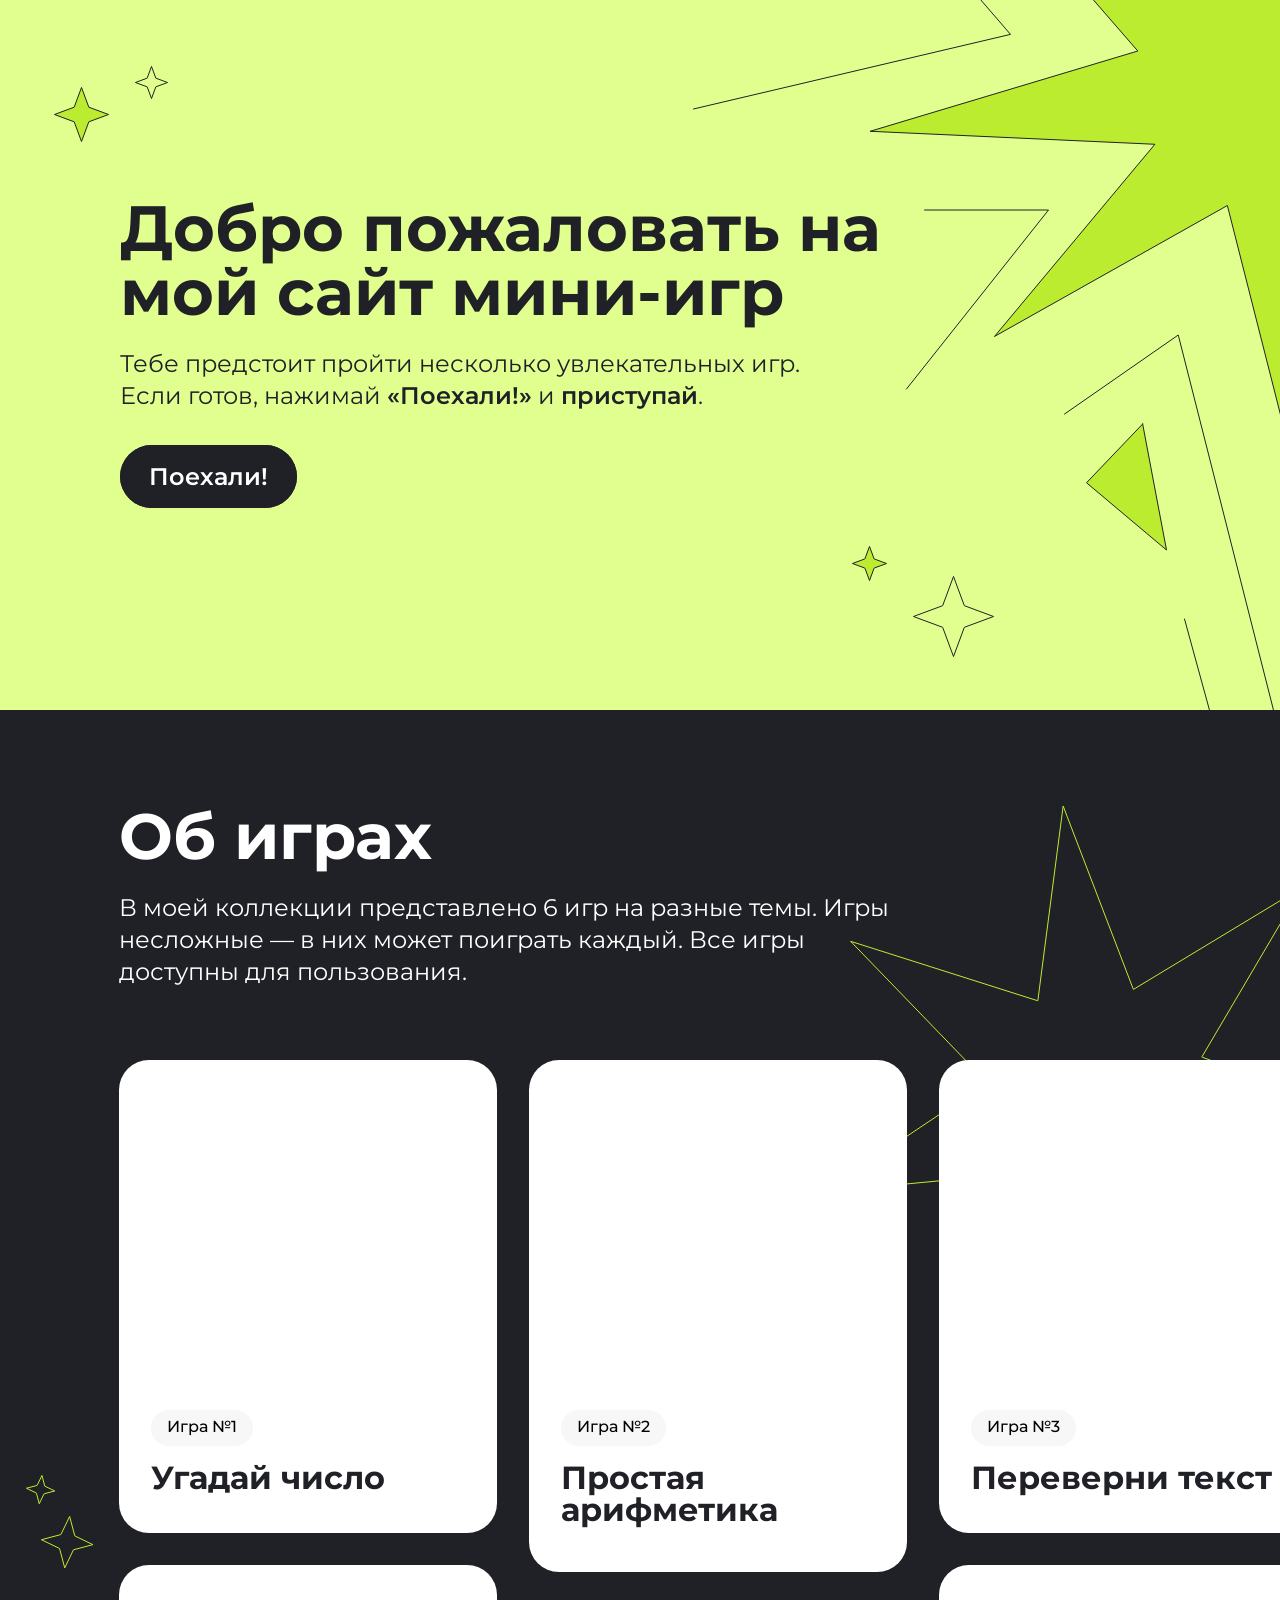
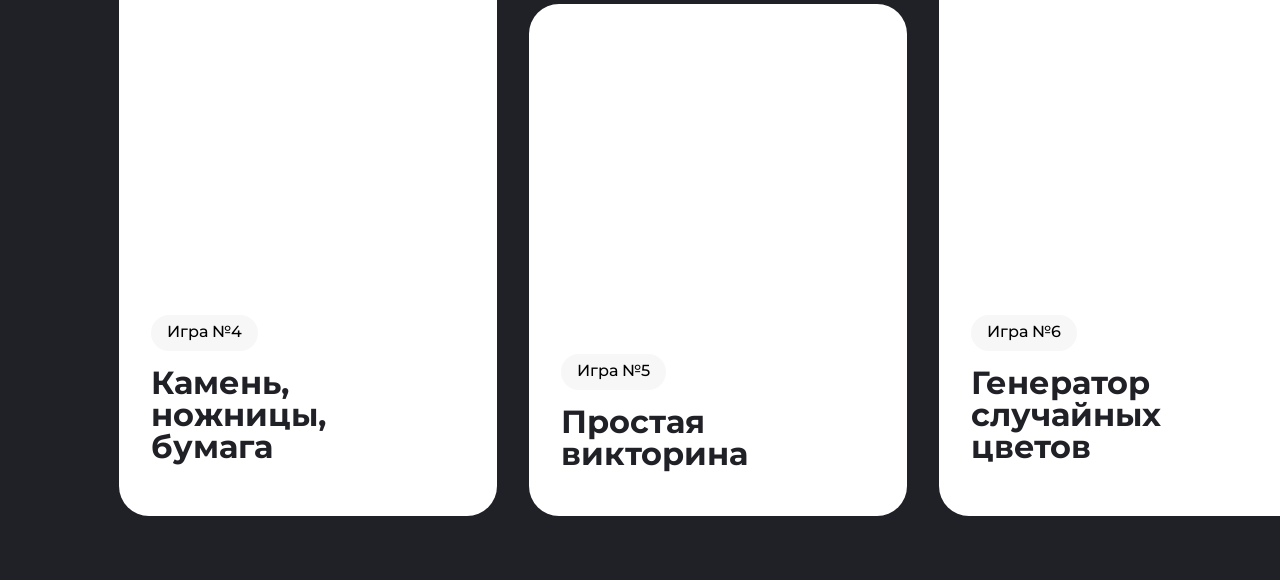
==== index.html @ ea504311 "сделал 2ую домашку" ====
<!DOCTYPE html>
<html lang="en">
<head>
    <meta charset="UTF-8">
    <meta name="viewport" content="width=device-width, initial-scale=1.0">
    <title>Document</title>
    <link rel="stylesheet" href="style.css">
    <link rel="preconnect" href="https://fonts.googleapis.com">
    <link rel="preconnect" href="https://fonts.gstatic.com" crossorigin>
    <link href="https://fonts.googleapis.com/css2?family=Montserrat:ital,wght@0,100..900;1,100..900&family=Poppins:ital,wght@0,100;0,200;0,300;0,400;0,500;0,600;0,700;0,800;0,900;1,100;1,200;1,300;1,400;1,500;1,600;1,700;1,800;1,900&display=swap" rel="stylesheet">
</head>
<body>
    <header class="header">
        <div class="header__container">
            <h1 class="header__title">Добро пожаловать на мой сайт мини-игр</h1>
            <p class="header__subtitle">Тебе предстоит пройти несколько увлекательных игр. Если готов, нажимай <span class="header__highlight">«Поехали!»</span> и <span class="header__highlight">приступай</span>.</p>
            <a href="#about" class="header__button">Поехали!</a>    
        </div>
    </header>
    <section id="about" class="about">
        <div class="about__container">
            <h2 class="about__title">Об играх</h2>
            <p class="about__subtitle">В моей коллекции представлено 6 игр на разные темы. Игры несложные — в них может поиграть каждый. Все игры доступны для пользования.</p>
        </div>
        <div class="games">
            <a href="#" class="games__card games__card_size-medium">
                <picture>
                    <source srcset="img/game1s.jpg" media="(max-width: 767px)">
                    <img src="img/game1.jpg" alt="Игра 1" class="games__image">
                </picture>
                <h3 class="games__title">Игра №1</h3>
                <p class="games__comment">Угадай число</p>
                <p class="games__description">Попробуй угадать случайное число от 1 до 100.</p>
                <span class="games__button">Играть!</span>
            </a>
            <a href="#" class="games__card games__card_size-large">
                <picture>
                    <source srcset="img/game2s.jpg" media="(max-width: 767px)">
                    <img src="img/game2.jpg" alt="Игра 2" class="games__image">
                </picture>
                <h3 class="games__title">Игра №2</h3>
                <p class="games__comment">Простая арифметика</p>
                <p class="games__description">Попробуй решить простые арифметические задачи.</p>
                <span class="games__button">Играть!</span>
            </a>
            <a href="#" class="games__card games__card_size-medium">
                <picture>
                    <source srcset="img/game3s.jpg" media="(max-width: 767px)">
                    <img src="img/game3.jpg" alt="Игра 3" class="games__image">
                </picture>
                <h3 class="games__title">Игра №3</h3>
                <p class="games__comment">Переверни <br class="games__comment-break">текст</p>
                <p class="games__description">Попробуй ввести текст, который будет перевернут.</p>
                <span class="games__button">Играть!</span>
            </a>
            <a href="#" class="games__card games__card_size-extra-large">
                <picture>
                    <source srcset="img/game4s.jpg" media="(max-width: 767px)">
                    <img src="img/game4.jpg" alt="Игра 4" class="games__image">
                </picture>
                <h3 class="games__title">Игра №4</h3>
                <p class="games__comment">Камень, ножницы,<br>бумага</p>
                <p class="games__description">Сыграй в популярную игру против компьютера.</p>
                <span class="games__button">Играть!</span>
            </a>
            <a href="#" class="games__card games__card_size-large">
                <picture>
                    <source srcset="img/game5s.jpg" media="(max-width: 767px)">
                    <img src="img/game5.jpg" alt="Игра 5" class="games__image">
                </picture>
                <h3 class="games__title">Игра №5</h3>
                <p class="games__comment">Простая викторина</p>
                <p class="games__description">Отвечай на вопросы викторины<br>с вариантами ответов.</p>
                <span class="games__button">Играть!</span>
            </a>
            <a href="#" class="games__card games__card_size-extra-large">
                <picture>
                    <source srcset="img/game6s.jpg" media="(max-width: 767px)">
                    <img src="img/game6.jpg" alt="Игра 6" class="games__image">
                </picture> 
                <h3 class="games__title">Игра №6</h3>
                <p class="games__comment">Генератор случайных цветов</p>
                <p class="games__description">Игра, в которой при клике<br>на кнопку фон страницы меняется на случайный.</p>
                <span class="games__button">Играть!</span>
            </a>
        </div>
    </section>
</body>
</html>
---- style.css ----
@charset "UTF-8";
* {
  margin: 0;
  padding: 0;
  box-sizing: border-box;
  font-family: "Montserrat";
}

body, a, button, input, textarea, select {
  font-family: "Montserrat";
}

.header {
  background-color: #E1FF8F;
  height: 710px;
  background-image: url("img/star-big.svg"), url("img/star-left.svg"), url("img/star-mid-left.svg"), url("img/star-mid.svg"), url("img/star-right.svg");
  background-repeat: no-repeat;
  background-position: right 0% center, left 4.3% top 13.2%, left 10.8% top 9.7%, right 31.5% bottom 19%, right 23.8% bottom 8.3%;
}
.header__title {
  max-width: 769px;
  padding-top: 196px;
  margin-left: 120px;
  font-weight: 700;
  font-style: Bold;
  font-size: 64px;
  line-height: 100%;
  letter-spacing: 0px;
  padding-bottom: 24px;
  color: #202027;
}
.header__subtitle {
  margin-left: 120px;
  font-weight: 400;
  font-size: 24px;
  line-height: 32px;
  letter-spacing: 0px;
  vertical-align: middle;
  max-width: 720px;
  margin-bottom: 48px;
  color: #202027;
}
.header__highlight {
  font-weight: 600;
}
.header__button {
  margin-left: 120px;
  width: 247px;
  height: 66px;
  background-color: #202027;
  color: #ffffff;
  border: 1px solid #202027;
  border-radius: 60px;
  padding: 16px 28px;
  font-size: 24px;
  font-weight: 600;
  font-style: "SemiBold";
  line-height: 142%;
  letter-spacing: 0%;
  text-align: center;
  text-decoration: none;
  gap: 10px;
}
.header__button:hover {
  background-color: #ffffff;
  color: #000000;
  border-color: #000000;
}

.about {
  background-color: #202027;
  height: 1470px;
  background-image: url("img/blackstar-right.svg"), url("img/blackstar-mid.svg"), url("img/blackstar-left.svg");
  background-repeat: no-repeat;
  background-position: right 0px top 10.4%, left 40px top 56.9%, left 25px top 53.1%;
}
.about__title {
  padding-top: 94px;
  margin-left: 119px;
  margin-bottom: 24px;
  color: #FFFFFF;
  font-weight: 700;
  font-style: Bold;
  font-size: 64px;
  line-height: 100%;
  letter-spacing: 0px;
  vertical-align: middle;
}
.about__subtitle {
  color: #FFFFFF;
  max-width: 788px;
  margin-left: 119px;
  font-weight: 400;
  font-style: "Regular";
  font-size: 24px;
  line-height: 32px;
  letter-spacing: 0px;
  vertical-align: middle;
  margin-bottom: 72px;
}

.games {
  display: grid;
  grid-template-columns: repeat(3, 378px);
  gap: 32px;
  margin-left: 119px;
  align-items: start;
}
.games__card {
  display: flex;
  flex-direction: column;
  width: 100%;
  background-color: #ffffff;
  text-decoration: none;
  color: inherit;
  border-radius: 30px;
}
.games__card_size-large {
  height: 512px;
}
.games__card_size-medium {
  height: 473px;
}
.games__card_size-extra-large {
  height: 551px;
}
.games__card:nth-child(4) {
  grid-column: 1;
  grid-row: 2;
  margin-top: -39px;
}
.games__card:nth-child(6) {
  grid-column: 3;
  grid-row: 2;
  margin-top: -39px;
}
.games__card {
  transition: transform 0.3s ease;
}
.games__card:hover {
  transform: scale(1.07);
}
.games__image {
  width: 100%;
  height: 314px;
  -o-object-fit: cover;
     object-fit: cover;
  border-radius: 30px;
}
.games__title {
  font-weight: 500;
  font-style: Medium;
  font-size: 16px;
  line-height: 110%;
  letter-spacing: 0px;
  vertical-align: bottom;
  margin-left: 32px;
  background-color: #F7F7F7;
  width: -moz-max-content;
  width: max-content;
  padding-top: 8px;
  padding-right: 16px;
  padding-bottom: 10px;
  padding-left: 16px;
  border-radius: 52.58px;
  margin-top: 32px;
  margin-bottom: 16px;
}
.games__comment {
  color: #202027;
  width: 314px;
  font-weight: 700;
  font-style: Bold;
  font-size: 32px;
  line-height: 100%;
  letter-spacing: 0px;
  vertical-align: middle;
  margin-left: 32px;
}
.games__comment-break {
  display: none;
}
.games__description {
  display: none;
}
.games__button {
  display: none;
}

@media (max-width: 767px) {
  .header {
    background-image: url("img/mobstar-left.svg"), url("img/mobstar-midleft.svg"), url("img/mobstar-midright.svg"), url("img/mobstar-right.svg"), url("img/mobstar-big.svg");
    background-repeat: no-repeat;
    background-position: left 37px top 97px, left 91px top 64px, right 86px top 557px, right 34px top 580px, right 0px top 0px;
    height: 649px;
  }
  .header__title {
    font-size: 40px;
    width: 262px;
    text-align: center;
    margin-left: 57px;
    font-size: 40px;
    line-height: 100%;
    letter-spacing: 0px;
    vertical-align: middle;
  }
  .header__subtitle {
    width: 296px;
    margin-left: 40px;
    font-weight: 400;
    font-size: 16px;
    line-height: 100%;
    letter-spacing: 0px;
    text-align: center;
    vertical-align: middle;
  }
  .header__button {
    margin-left: 40px;
    display: flex;
    width: 285px;
    height: 55px;
    font-weight: 600;
    font-size: 16px;
    line-height: 142%;
    letter-spacing: 0%;
    text-align: center;
    padding-left: 100px;
  }
  .about {
    background-image: none !important;
    height: 3740px;
  }
  .about__title {
    font-size: 0 !important;
    padding-top: 48.4px;
    margin-bottom: 48px;
    margin-left: 16px;
  }
  .about__title::after {
    content: "Мини-игры";
    font-size: 40px;
    color: #FFFFFF;
    font-weight: 700;
    font-style: Bold;
    line-height: 100%;
    letter-spacing: 0px;
    vertical-align: middle;
  }
  .about__subtitle {
    display: none;
  }
  .games {
    display: flex;
    flex-direction: column;
    align-items: flex-start;
    margin-left: 16px;
    gap: 24px;
    margin-bottom: 9.9px;
  }
  .games__card {
    display: flex;
    flex-direction: column;
    width: 343px;
    background-color: #ffffff;
    border-radius: 30px;
    text-decoration: none;
    color: inherit;
    overflow: hidden;
    grid-column: auto !important;
    grid-row: auto !important;
  }
  .games__card:nth-child(4) {
    margin-top: 0 !important;
  }
  .games__card:nth-child(6) {
    margin-top: 0 !important;
  }
  .games__card:nth-child(1) {
    height: 528.6px;
  }
  .games__card:nth-child(2) {
    height: 567.6px;
  }
  .games__card:nth-child(3) {
    height: 567.6px;
  }
  .games__card:nth-child(4) {
    height: 606.6px;
  }
  .games__card:nth-child(5) {
    height: 567.6px;
  }
  .games__card:nth-child(6) {
    height: 626.6px;
  }
  .games__card:hover {
    transform: none !important;
  }
  .games__image {
    width: 100%;
    -o-object-fit: cover;
       object-fit: cover;
    height: 285px;
  }
  .games__title {
    display: none;
  }
  .games__comment-break {
    display: inline !important;
  }
  .games__comment {
    font-weight: 700;
    font-style: Bold;
    font-size: 32px;
    line-height: 100%;
    letter-spacing: 0px;
    vertical-align: middle;
    margin-top: 31px;
    margin-bottom: 17px;
  }
  .games__description {
    display: block !important;
    font-weight: 400;
    font-size: 16px;
    line-height: 100%;
    letter-spacing: 0px;
  }
  .games__description:nth-child(1) {
    width: 249.2px;
  }
  .games__description:nth-child(2) {
    width: 233px;
  }
  .games__description:nth-child(3) {
    width: 275px;
  }
  .games__description:nth-child(4), .games__description:nth-child(5), .games__description:nth-child(6) {
    width: 285px;
  }
  .games__description {
    margin-left: 29px;
    margin-bottom: 32px;
  }
  .games__button {
    box-sizing: border-box;
    display: block;
    background-color: #202027;
    width: 285px;
    height: 55px;
    opacity: 1;
    border-radius: 60px;
    padding: 16px 28px;
    border: 1px solid #202027;
    color: #FFFFFF;
    font-weight: 600;
    font-size: 16px;
    line-height: 142%;
    letter-spacing: 0%;
    text-align: center;
    margin-left: 29px;
  }
  .games__button:hover {
    background-color: #ffffff;
    color: #000000;
    border-color: #000000;
  }
}/*# sourceMappingURL=style.css.map */
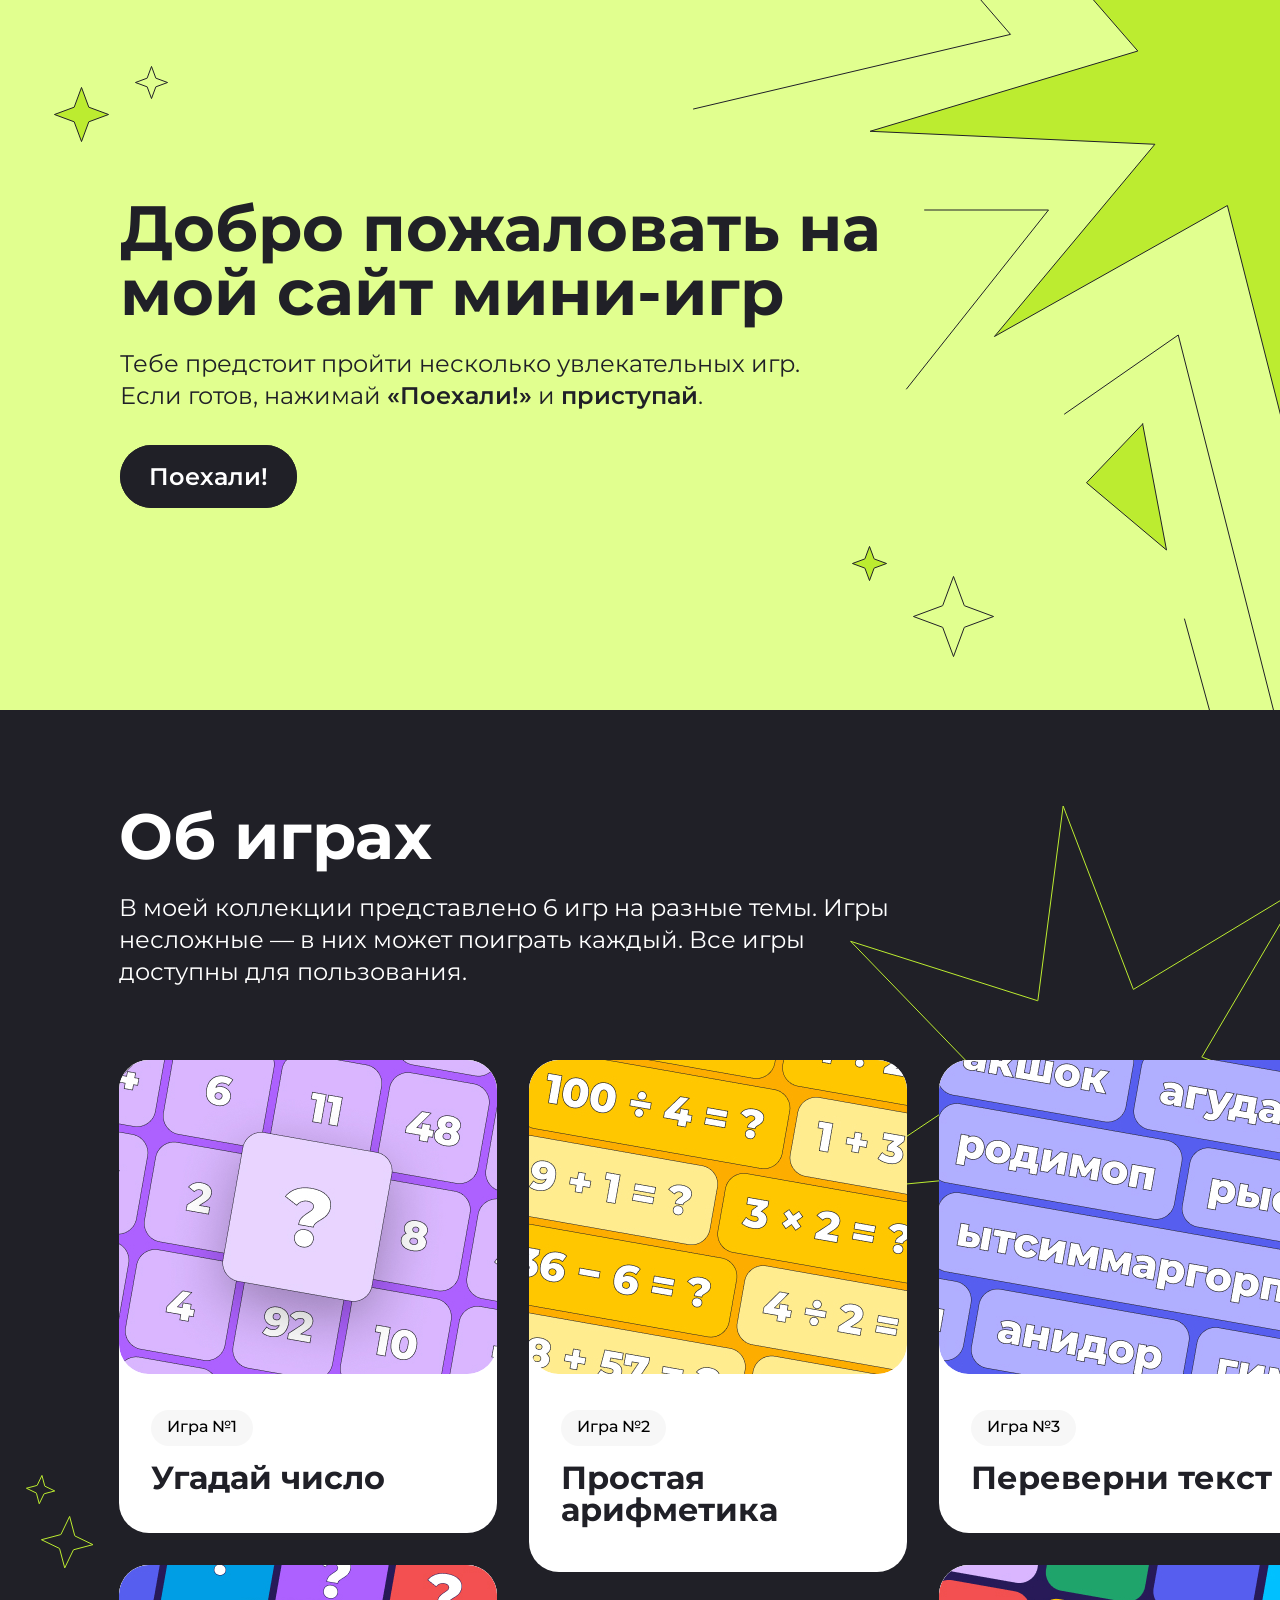
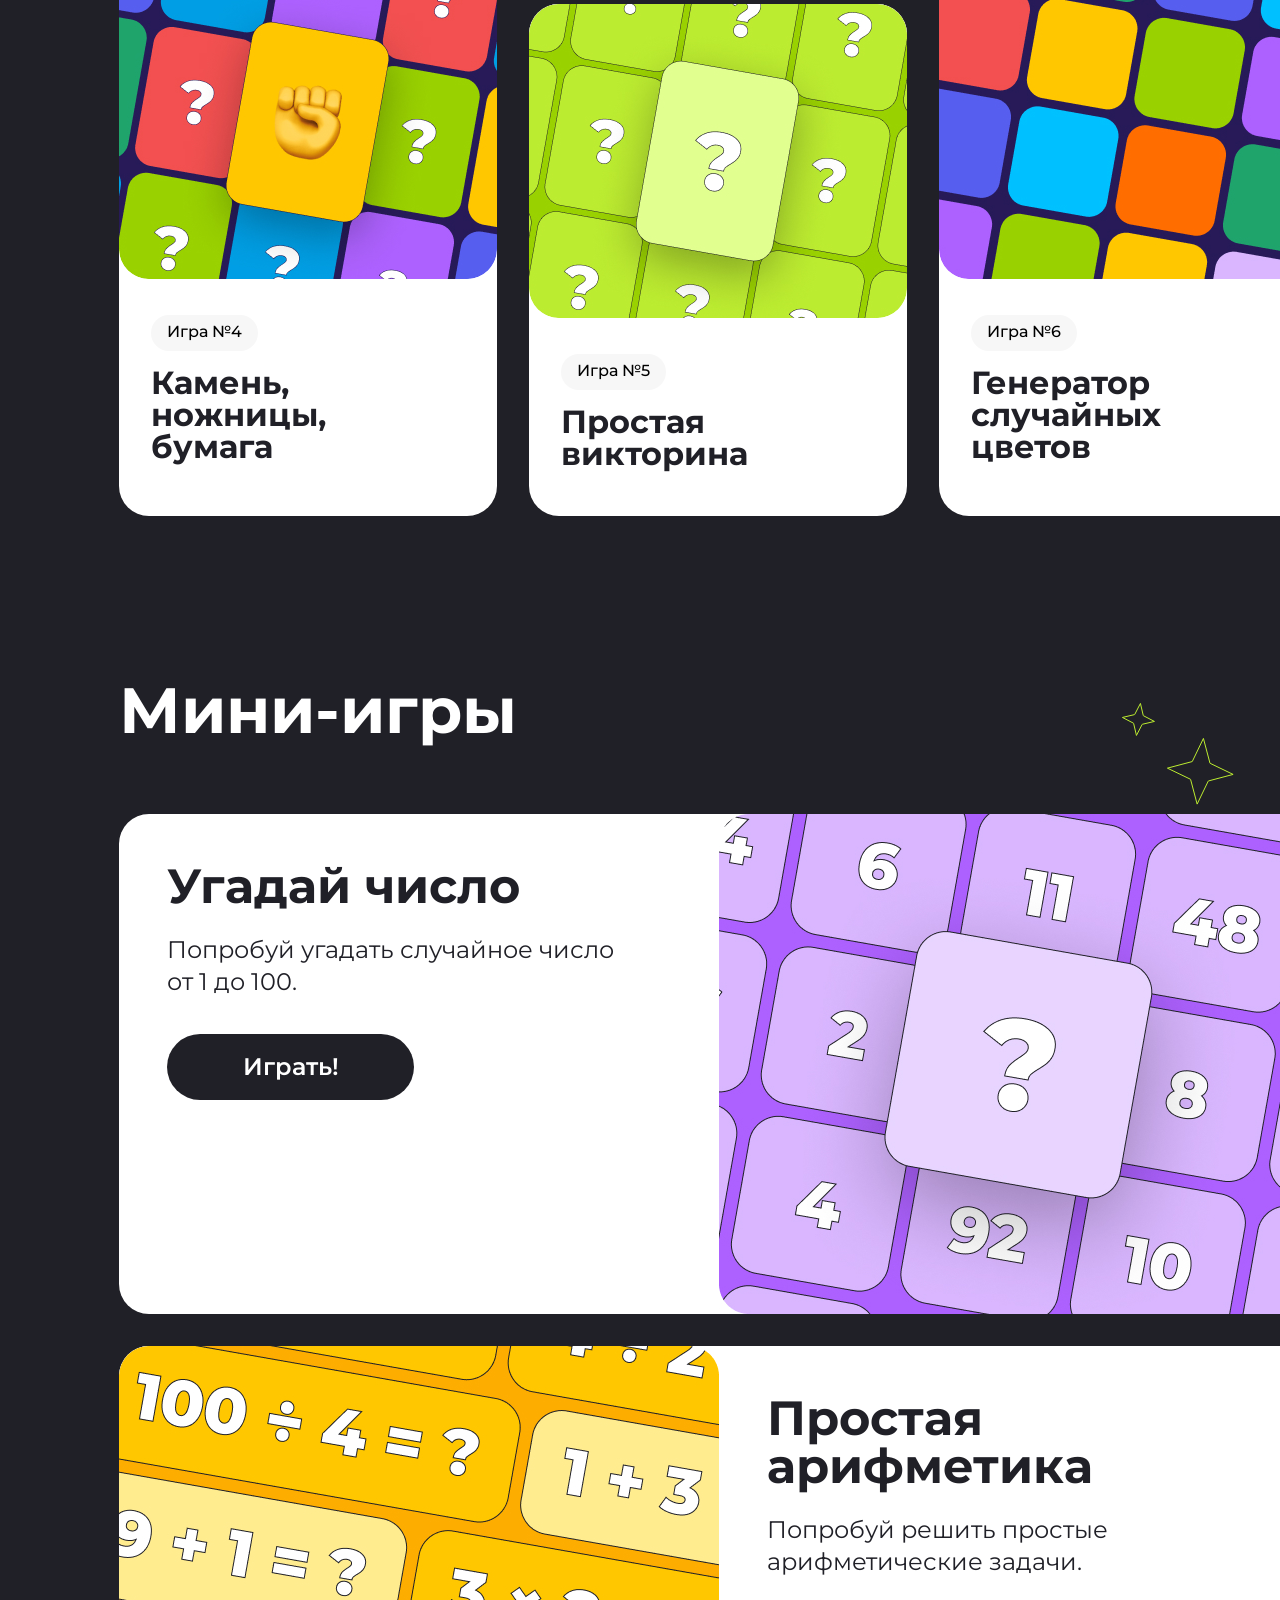
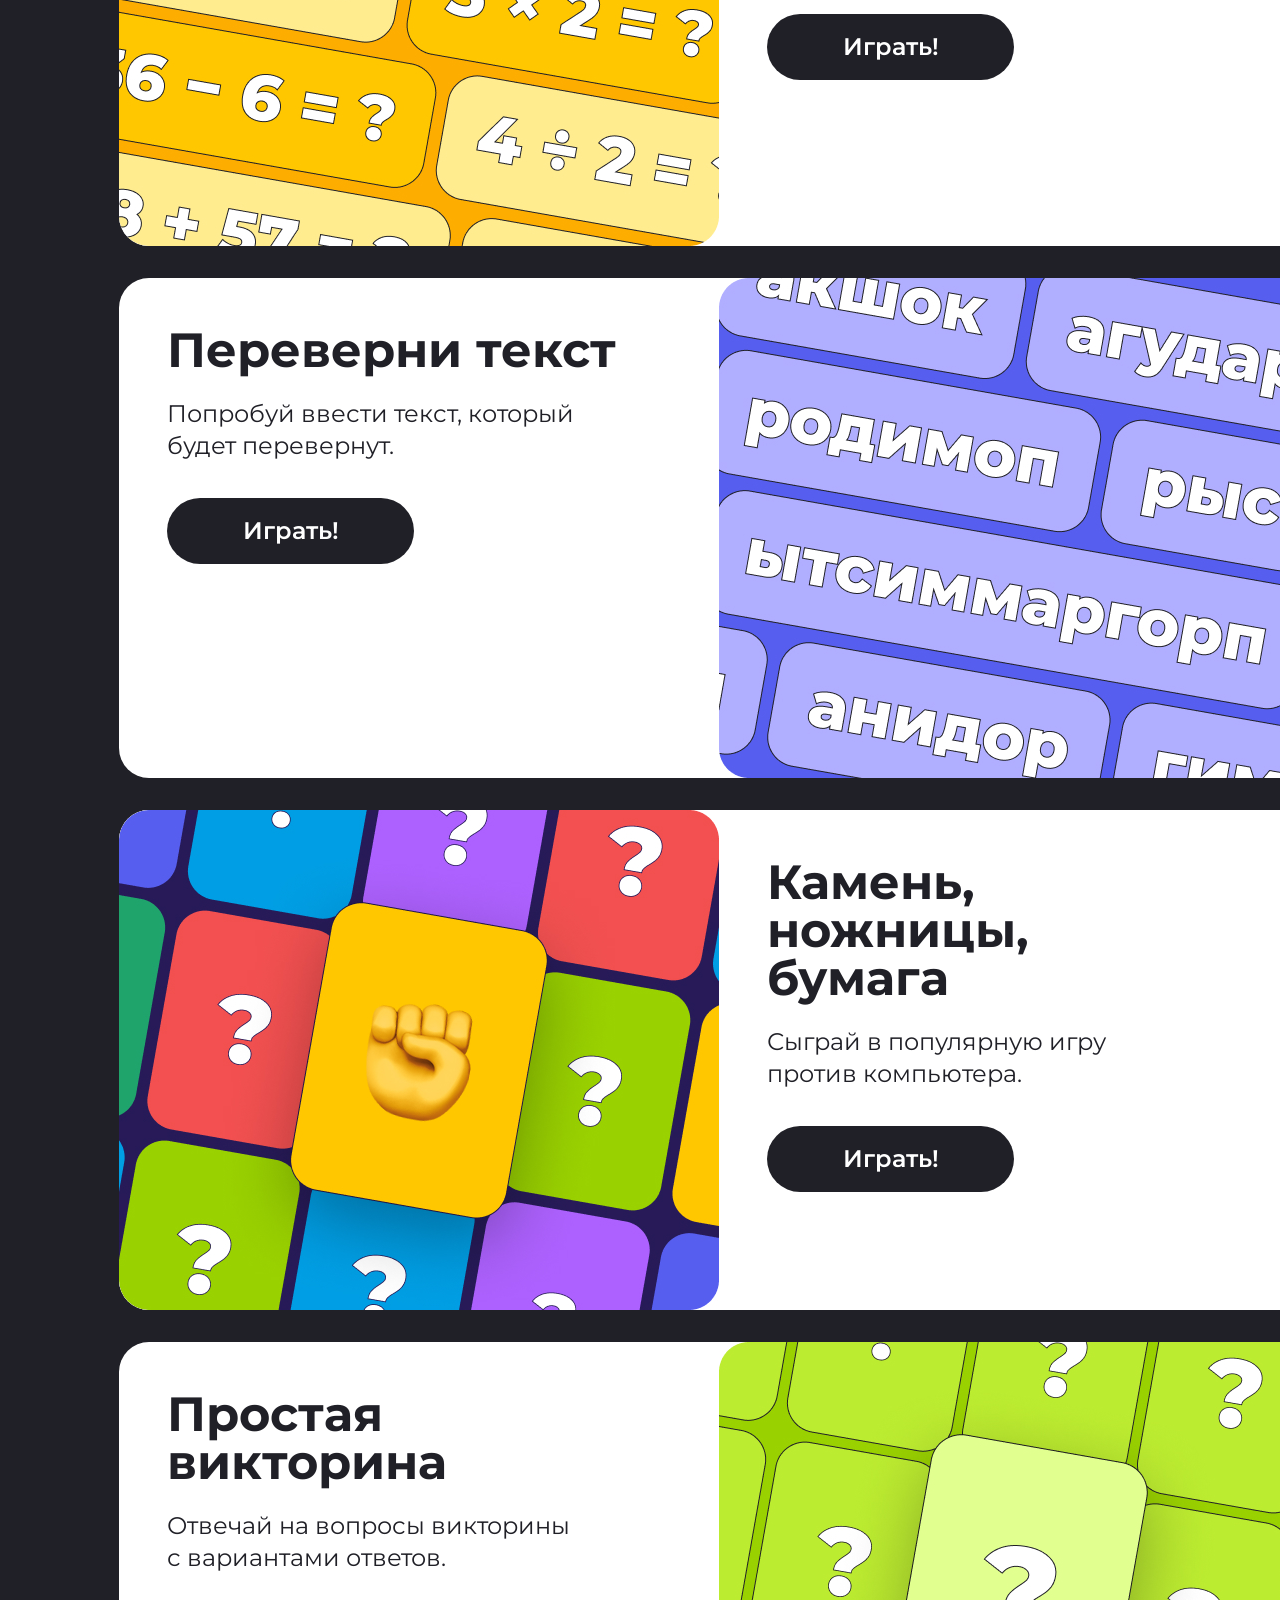
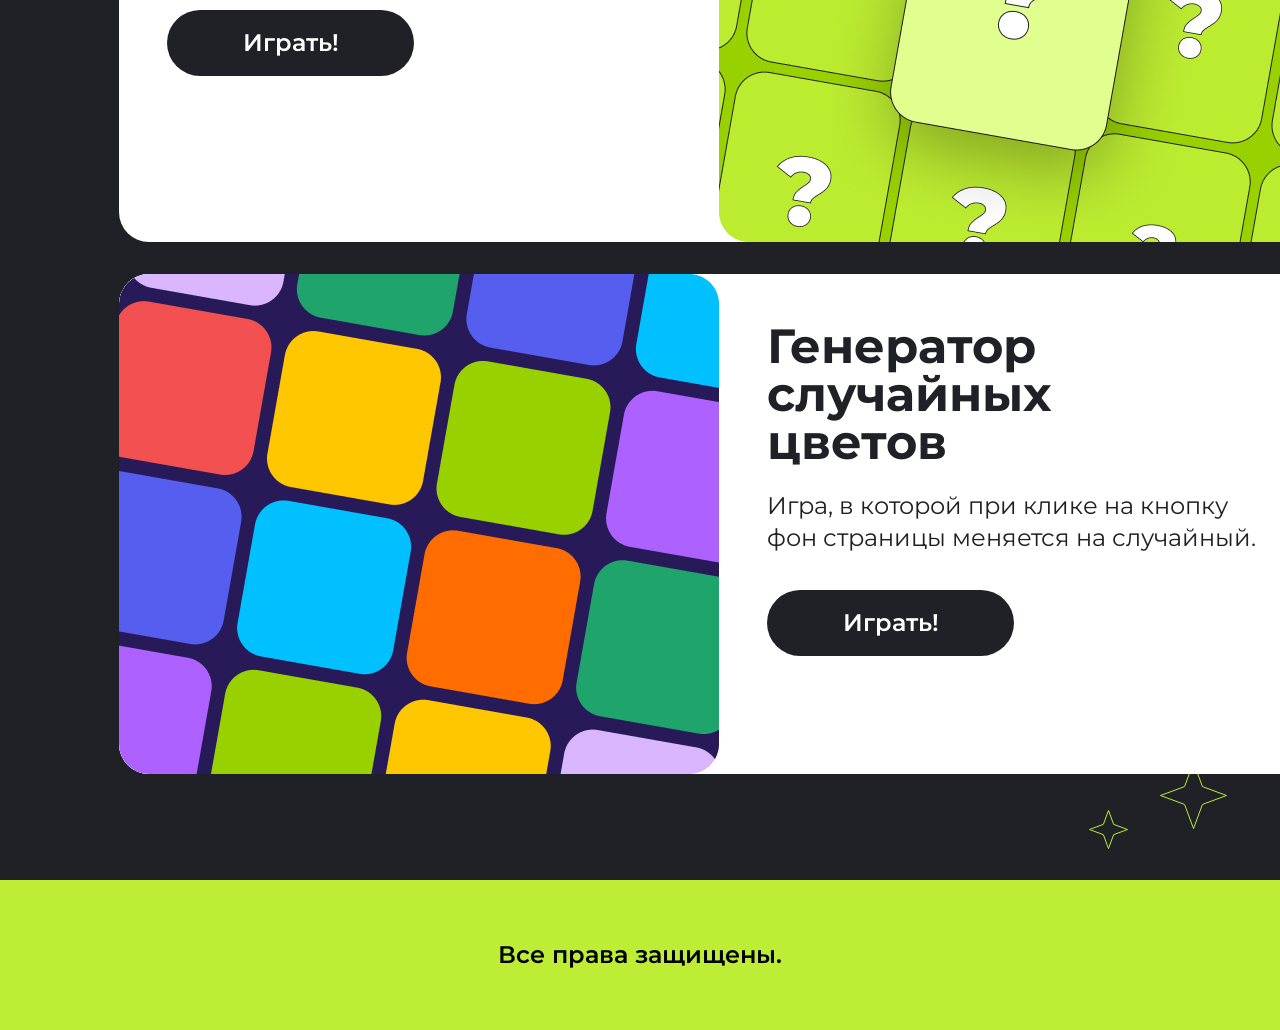
==== commit c07eab03: "3я домашку" ====
--- a/index.html
+++ b/index.html
@@ -23,7 +23,7 @@
             <p class="about__subtitle">В моей коллекции представлено 6 игр на разные темы. Игры несложные — в них может поиграть каждый. Все игры доступны для пользования.</p>
         </div>
         <div class="games">
-            <a href="#" class="games__card games__card_size-medium">
+            <a href="#game-card-1" class="games__card games__card_size-medium">
                 <picture>
                     <source srcset="img/game1s.jpg" media="(max-width: 767px)">
                     <img src="img/game1.jpg" alt="Игра 1" class="games__image">
@@ -33,7 +33,7 @@
                 <p class="games__description">Попробуй угадать случайное число от 1 до 100.</p>
                 <span class="games__button">Играть!</span>
             </a>
-            <a href="#" class="games__card games__card_size-large">
+            <a href="#game-card-2" class="games__card games__card_size-large">
                 <picture>
                     <source srcset="img/game2s.jpg" media="(max-width: 767px)">
                     <img src="img/game2.jpg" alt="Игра 2" class="games__image">
@@ -43,7 +43,7 @@
                 <p class="games__description">Попробуй решить простые арифметические задачи.</p>
                 <span class="games__button">Играть!</span>
             </a>
-            <a href="#" class="games__card games__card_size-medium">
+            <a href="#game-card-3" class="games__card games__card_size-medium">
                 <picture>
                     <source srcset="img/game3s.jpg" media="(max-width: 767px)">
                     <img src="img/game3.jpg" alt="Игра 3" class="games__image">
@@ -53,7 +53,7 @@
                 <p class="games__description">Попробуй ввести текст, который будет перевернут.</p>
                 <span class="games__button">Играть!</span>
             </a>
-            <a href="#" class="games__card games__card_size-extra-large">
+            <a href="#game-card-4" class="games__card games__card_size-extra-large">
                 <picture>
                     <source srcset="img/game4s.jpg" media="(max-width: 767px)">
                     <img src="img/game4.jpg" alt="Игра 4" class="games__image">
@@ -63,7 +63,7 @@
                 <p class="games__description">Сыграй в популярную игру против компьютера.</p>
                 <span class="games__button">Играть!</span>
             </a>
-            <a href="#" class="games__card games__card_size-large">
+            <a href="#game-card-5" class="games__card games__card_size-large">
                 <picture>
                     <source srcset="img/game5s.jpg" media="(max-width: 767px)">
                     <img src="img/game5.jpg" alt="Игра 5" class="games__image">
@@ -73,7 +73,7 @@
                 <p class="games__description">Отвечай на вопросы викторины<br>с вариантами ответов.</p>
                 <span class="games__button">Играть!</span>
             </a>
-            <a href="#" class="games__card games__card_size-extra-large">
+            <a href="#game-card-6" class="games__card games__card_size-extra-large">
                 <picture>
                     <source srcset="img/game6s.jpg" media="(max-width: 767px)">
                     <img src="img/game6.jpg" alt="Игра 6" class="games__image">
@@ -85,5 +85,72 @@
             </a>
         </div>
     </section>
+    <section class="games-desktop">
+        <h2 class="games-desktop__main-title">Мини-игры</h2>
+        <div id="game-card-1" class="games-desktop__card">
+            <div class="games-desktop__content-box">
+                <h3 class="games-desktop__comment">Угадай число</h3>
+                <p class="games-desktop__description">Попробуй угадать случайное число от 1 до 100.</p>
+                <a href="#" class="games-desktop__button">Играть!</a>
+            </div>
+            <div class="games-desktop__image-wrapper">
+                <img src="img/game1d.jpg" alt="Игра 1" class="games-desktop__image">
+            </div>
+        </div>
+        <div id="game-card-2" class="games-desktop__card">
+            <div class="games-desktop__image-wrapper">
+                <img src="img/game2d.jpg" alt="Игра 2" class="games-desktop__image">
+            </div>
+            <div class="games-desktop__content-box">
+                <h3 class="games-desktop__comment">Простая арифметика</h3>
+                <p class="games-desktop__description">Попробуй решить простые арифметические задачи.</p>
+                <a href="#" class="games-desktop__button">Играть!</a>
+            </div>
+        </div>
+        <div id="game-card-3" class="games-desktop__card">
+            <div class="games-desktop__content-box">
+                <h3 class="games-desktop__comment">Переверни текст</h3>
+                <p class="games-desktop__description">Попробуй ввести текст, который <br>будет перевернут.</p>
+                <a href="#" class="games-desktop__button">Играть!</a>
+            </div>
+            <div class="games-desktop__image-wrapper">
+                
+                <img src="img/game3d.jpg" alt="Игра 3" class="games-desktop__image">
+            </div>
+        </div>    
+        <div id="game-card-4" class="games-desktop__card">
+            <div class="games-desktop__image-wrapper">
+                <img src="img/game4d.jpg" alt="Игра 4" class="games-desktop__image">
+            </div>
+            <div class="games-desktop__content-box">
+                <h3 class="games-desktop__comment">Камень, <br>ножницы, <br>бумага</h3>
+                <p class="games-desktop__description">Сыграй в популярную игру против компьютера.</p>
+                <a href="#" class="games-desktop__button">Играть!</a>
+            </div>
+        </div>
+        <div id="game-card-5" class="games-desktop__card">
+            <div class="games-desktop__content-box">
+                <h3 class="games-desktop__comment">Простая <br>викторина</h3>
+                <p class="games-desktop__description">Отвечай на вопросы викторины с вариантами ответов.</p>
+                <a href="#" class="games-desktop__button">Играть!</a>
+            </div>
+            <div class="games-desktop__image-wrapper">
+                <img src="img/game5d.jpg" alt="Игра 5" class="games-desktop__image">
+            </div>
+        </div>
+        <div id="game-card-6" class="games-desktop__card">
+            <div class="games-desktop__image-wrapper">
+                <img src="img/game6d.jpg" alt="Игра 6" class="games-desktop__image">
+            </div>
+            <div class="games-desktop__content-box">
+                <h3 class="games-desktop__comment">Генератор случайных <br>цветов</h3>
+                <p class="games-desktop__description">Игра, в которой при клике на кнопку фон страницы меняется на случайный.</p>
+                <a href="#" class="games-desktop__button">Играть!</a>
+            </div>
+        </div>
+    </section>
+    <footer class="footer">
+        <p class="footer__text">Все права защищены.</p>
+    </footer>
 </body>
 </html>
--- a/style.css
+++ b/style.css
@@ -187,6 +187,134 @@
   display: none;
 }
 
+.games-desktop {
+  background-color: #202027;
+  min-height: 3500px;
+  display: flex;
+  flex-direction: column;
+  gap: 32px;
+  box-sizing: border-box;
+  padding-left: 119px;
+  background-image: url("img/dstar1.svg"), url("img/dstar2.svg"), url("img/dstar3.svg"), url("img/dstar4.svg");
+  background-repeat: no-repeat;
+  background-position: right 123.8px bottom 3342.8px, right 44.91px bottom 3273.9px, right 52px bottom 50px, right 151px bottom 30px;
+}
+.games-desktop__main-title {
+  padding-top: 98px;
+  margin-bottom: 40px;
+  color: #FFFFFF;
+  font-weight: 700;
+  font-style: Bold;
+  font-size: 64px;
+  line-height: 100%;
+  letter-spacing: 0px;
+}
+.games-desktop__card {
+  display: flex;
+  flex-direction: row;
+  width: 1200px;
+  height: 500px;
+  background-color: #ffffff;
+  border-radius: 30px;
+  overflow: hidden;
+}
+.games-desktop__card:nth-child(-n+3) .games-desktop__description {
+  width: 457px;
+}
+.games-desktop__card:nth-of-type(4) .games-desktop__description {
+  width: 382px;
+}
+.games-desktop__card:nth-of-type(5) .games-desktop__description {
+  width: 415px;
+}
+.games-desktop__card:nth-of-type(6) .games-desktop__description {
+  width: 497px;
+}
+.games-desktop__image-wrapper {
+  width: 50%;
+  height: 100%;
+}
+.games-desktop__image {
+  width: 100%;
+  height: 100%;
+  -o-object-fit: cover;
+     object-fit: cover;
+}
+.games-desktop__content-box {
+  width: 50%;
+  height: 100%;
+  display: flex;
+  flex-direction: column;
+  box-sizing: border-box;
+}
+.games-desktop__comment {
+  color: #202027;
+  font-weight: 700;
+  font-style: Bold;
+  font-size: 48px;
+  line-height: 100%;
+  letter-spacing: 0px;
+  vertical-align: middle;
+  margin-top: 48px;
+  margin-left: 48px;
+  margin-bottom: 24px;
+}
+.games-desktop__description {
+  color: #202027;
+  font-weight: 400;
+  font-size: 24px;
+  line-height: 32px;
+  letter-spacing: 0px;
+  vertical-align: middle;
+  margin-left: 48px;
+  margin-bottom: 36px;
+}
+.games-desktop__button {
+  display: block;
+  text-align: center;
+  text-decoration: none;
+  width: 247px;
+  height: 66px;
+  opacity: 1;
+  gap: 10px;
+  border-radius: 60px;
+  padding-top: 16px;
+  padding-right: 28px;
+  padding-bottom: 16px;
+  padding-left: 28px;
+  background-color: #202027;
+  color: #FFFFFF;
+  font-weight: 600;
+  font-size: 24px;
+  line-height: 142%;
+  letter-spacing: 0%;
+  text-align: center;
+  margin-left: 48px;
+}
+.games-desktop__button:hover {
+  background-color: #ffffff;
+  color: #000000;
+  border: 1px solid #000000;
+}
+
+.footer {
+  background-color: #BDED35;
+  height: 150px;
+  display: flex;
+  justify-content: center;
+  align-items: center;
+  box-sizing: border-box;
+}
+.footer__text {
+  color: #000000;
+  font-weight: 600;
+  font-size: 24px;
+  line-height: 100%;
+  letter-spacing: 0px;
+  text-align: center;
+  vertical-align: middle;
+}
+
 @media (max-width: 767px) {
   .header {
     background-image: url("img/mobstar-left.svg"), url("img/mobstar-midleft.svg"), url("img/mobstar-midright.svg"), url("img/mobstar-right.svg"), url("img/mobstar-big.svg");
@@ -195,27 +323,33 @@
     height: 649px;
   }
   .header__title {
+    padding-top: 147px;
     font-size: 40px;
     width: 262px;
-    text-align: center;
-    margin-left: 57px;
     font-size: 40px;
     line-height: 100%;
     letter-spacing: 0px;
     vertical-align: middle;
+    text-align: center;
+    margin-left: 0;
+    box-sizing: content-box;
+    padding-left: calc(50% - 131px);
+    padding-right: calc(50% - 131px);
   }
   .header__subtitle {
     width: 296px;
-    margin-left: 40px;
     font-weight: 400;
     font-size: 16px;
     line-height: 100%;
     letter-spacing: 0px;
     text-align: center;
     vertical-align: middle;
+    margin-left: 0;
+    box-sizing: content-box;
+    padding-left: calc(50% - 148px);
+    padding-right: calc(50% - 148px);
   }
   .header__button {
-    margin-left: 40px;
     display: flex;
     width: 285px;
     height: 55px;
@@ -225,6 +359,8 @@
     letter-spacing: 0%;
     text-align: center;
     padding-left: 100px;
+    margin-left: calc(50% - 148px);
+    margin-right: calc(50% - 148px);
   }
   .about {
     background-image: none !important;
@@ -234,7 +370,11 @@
     font-size: 0 !important;
     padding-top: 48.4px;
     margin-bottom: 48px;
-    margin-left: 16px;
+    margin-left: 0px;
+    line-height: 100%;
+    box-sizing: content-box;
+    padding-left: calc(50% - 172px);
+    padding-right: calc(50% - 79px);
   }
   .about__title::after {
     content: "Мини-игры";
@@ -253,9 +393,12 @@
     display: flex;
     flex-direction: column;
     align-items: flex-start;
-    margin-left: 16px;
+    margin-left: 0;
     gap: 24px;
     margin-bottom: 9.9px;
+    box-sizing: content-box;
+    padding-left: calc(50% - 172px);
+    padding-right: calc(50% - 79px);
   }
   .games__card {
     display: flex;
@@ -362,6 +505,9 @@
   .games__button:hover {
     background-color: #ffffff;
     color: #000000;
-    border-color: #000000;
+    border: 1px solid #000000;
+  }
+  .games-desktop {
+    display: none !important;
   }
 }/*# sourceMappingURL=style.css.map */
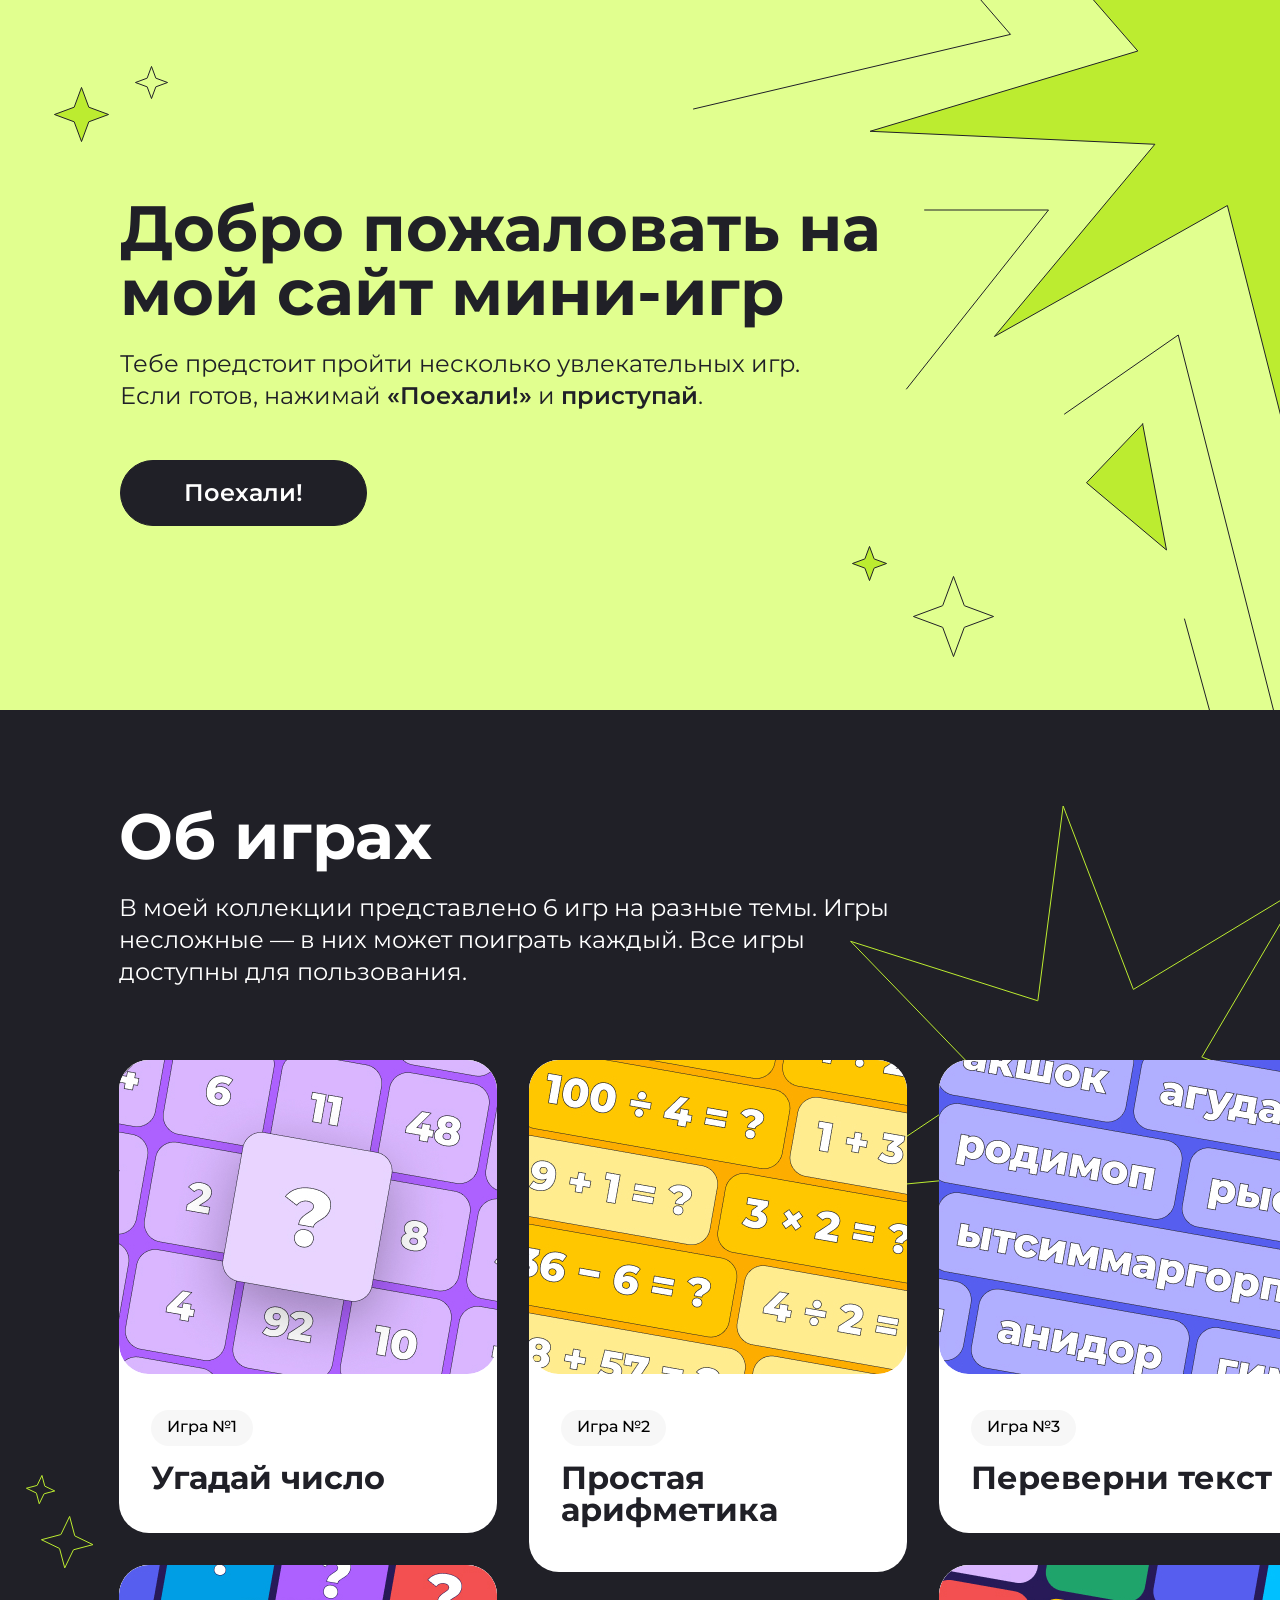
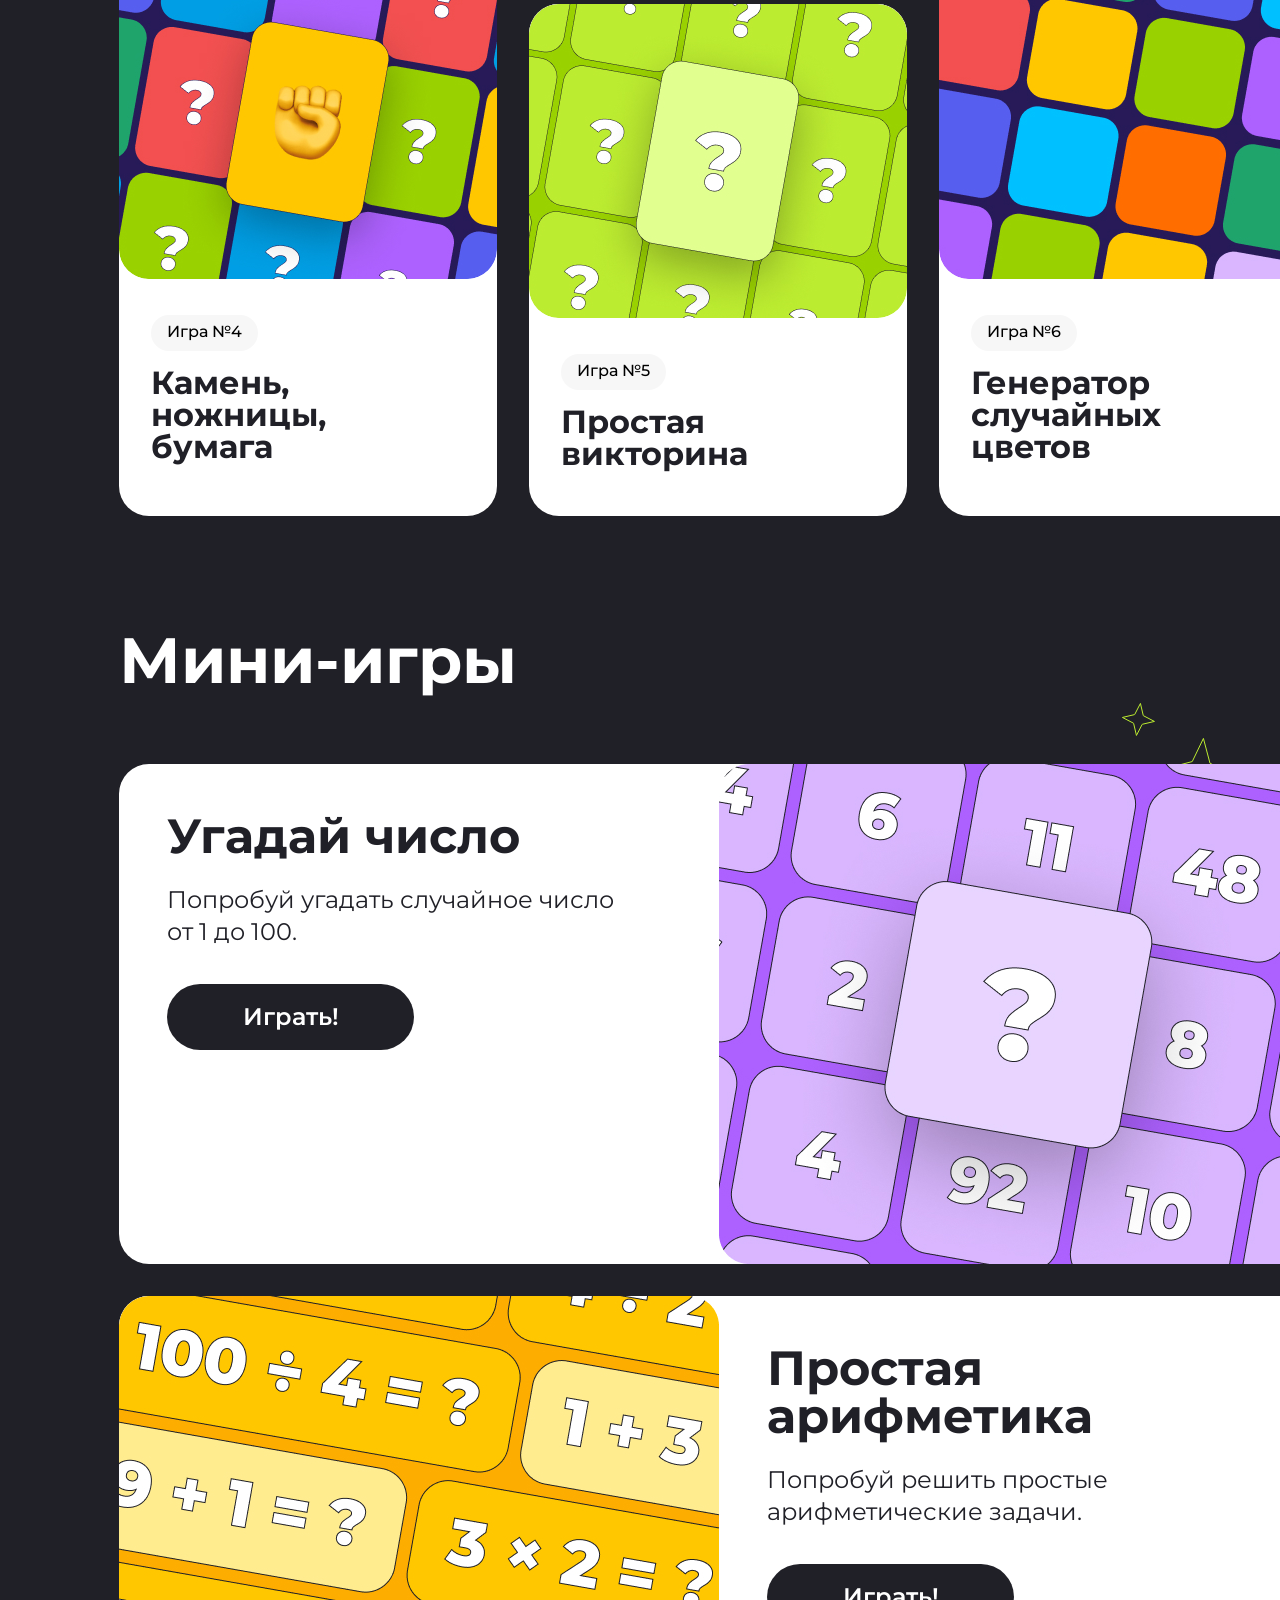
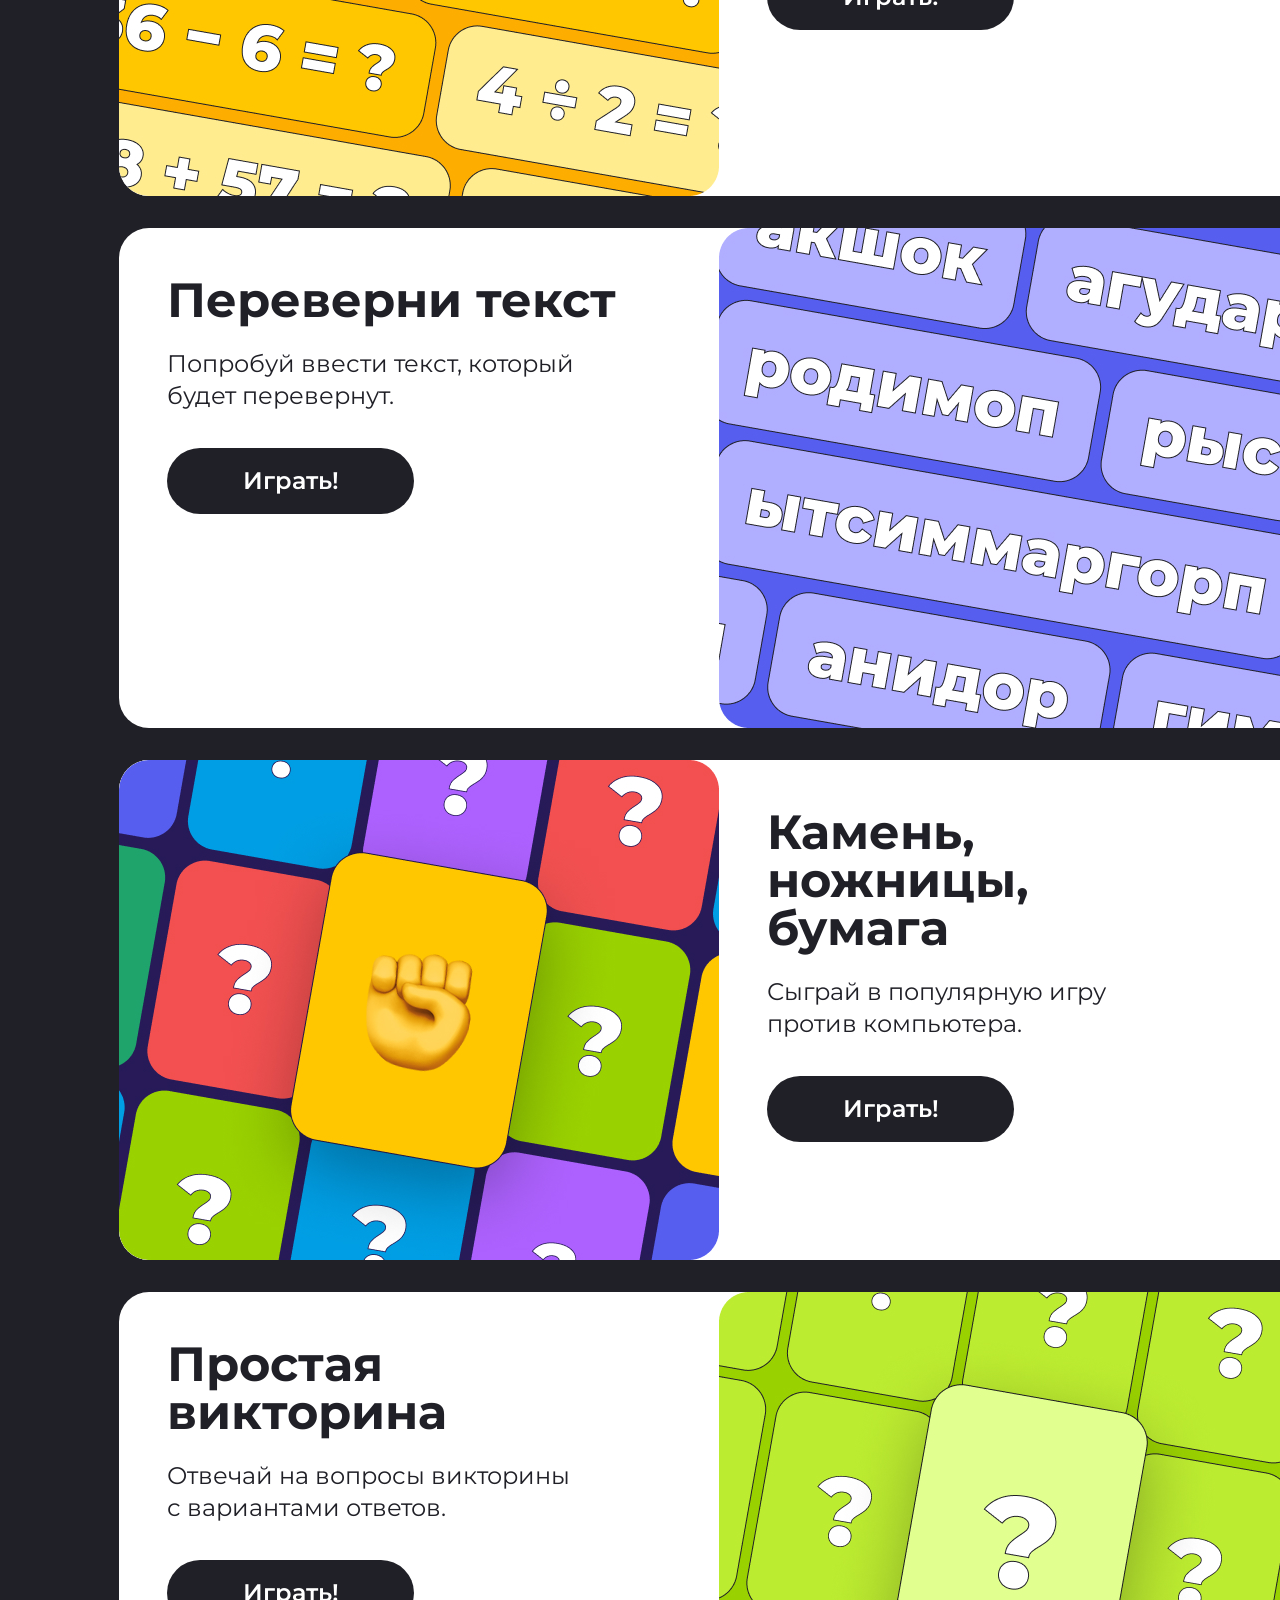
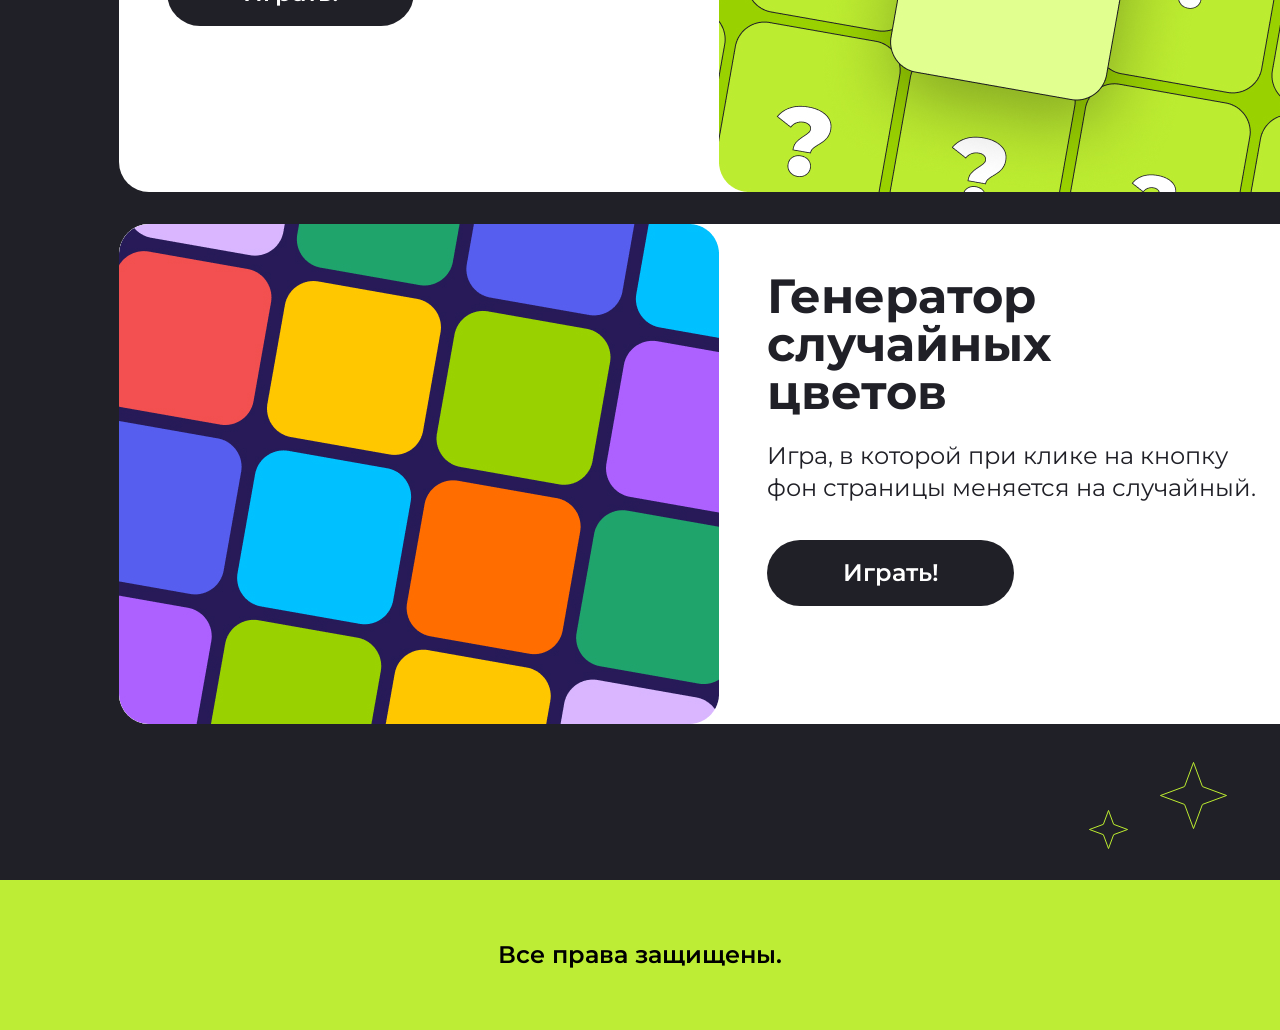
==== commit 64ec0832: "6я домашка" ====
--- a/index.html
+++ b/index.html
@@ -63,7 +63,7 @@
                 <p class="games__description">Сыграй в популярную игру против компьютера.</p>
                 <span class="games__button">Играть!</span>
             </a>
-            <a href="#game-card-5" class="games__card games__card_size-large">
+            <a href="#game-card-5" class="games__card games__card_size-large" onclick="if(window.innerWidth <= 767) { startQuiz(); return false; }">
                 <picture>
                     <source srcset="img/game5s.jpg" media="(max-width: 767px)">
                     <img src="img/game5.jpg" alt="Игра 5" class="games__image">
@@ -114,7 +114,6 @@
                 <a href="#" class="games-desktop__button">Играть!</a>
             </div>
             <div class="games-desktop__image-wrapper">
-                
                 <img src="img/game3d.jpg" alt="Игра 3" class="games-desktop__image">
             </div>
         </div>    
@@ -132,7 +131,8 @@
             <div class="games-desktop__content-box">
                 <h3 class="games-desktop__comment">Простая <br>викторина</h3>
                 <p class="games-desktop__description">Отвечай на вопросы викторины с вариантами ответов.</p>
-                <a href="#" class="games-desktop__button">Играть!</a>
+                <a href="#" class="games-desktop__button" onclick="startQuiz(); return false;">Играть!</a>
+                <script src="quiz.js"></script>
             </div>
             <div class="games-desktop__image-wrapper">
                 <img src="img/game5d.jpg" alt="Игра 5" class="games-desktop__image">
--- a/style.css
+++ b/style.css
@@ -44,6 +44,9 @@
   font-weight: 600;
 }
 .header__button {
+  display: inline-flex;
+  align-items: center;
+  justify-content: center;
   margin-left: 120px;
   width: 247px;
   height: 66px;
@@ -57,7 +60,6 @@
   font-style: "SemiBold";
   line-height: 142%;
   letter-spacing: 0%;
-  text-align: center;
   text-decoration: none;
   gap: 10px;
 }
@@ -200,7 +202,7 @@
   background-position: right 123.8px bottom 3342.8px, right 44.91px bottom 3273.9px, right 52px bottom 50px, right 151px bottom 30px;
 }
 .games-desktop__main-title {
-  padding-top: 98px;
+  padding-top: 48px;
   margin-bottom: 40px;
   color: #FFFFFF;
   font-weight: 700;
@@ -350,7 +352,6 @@
     padding-right: calc(50% - 148px);
   }
   .header__button {
-    display: flex;
     width: 285px;
     height: 55px;
     font-weight: 600;
@@ -358,7 +359,6 @@
     line-height: 142%;
     letter-spacing: 0%;
     text-align: center;
-    padding-left: 100px;
     margin-left: calc(50% - 148px);
     margin-right: calc(50% - 148px);
   }
@@ -510,4 +510,10 @@
   .games-desktop {
     display: none !important;
   }
+  .footer {
+    height: 100px;
+  }
+  .footer__text {
+    font-size: 16px;
+  }
 }/*# sourceMappingURL=style.css.map */
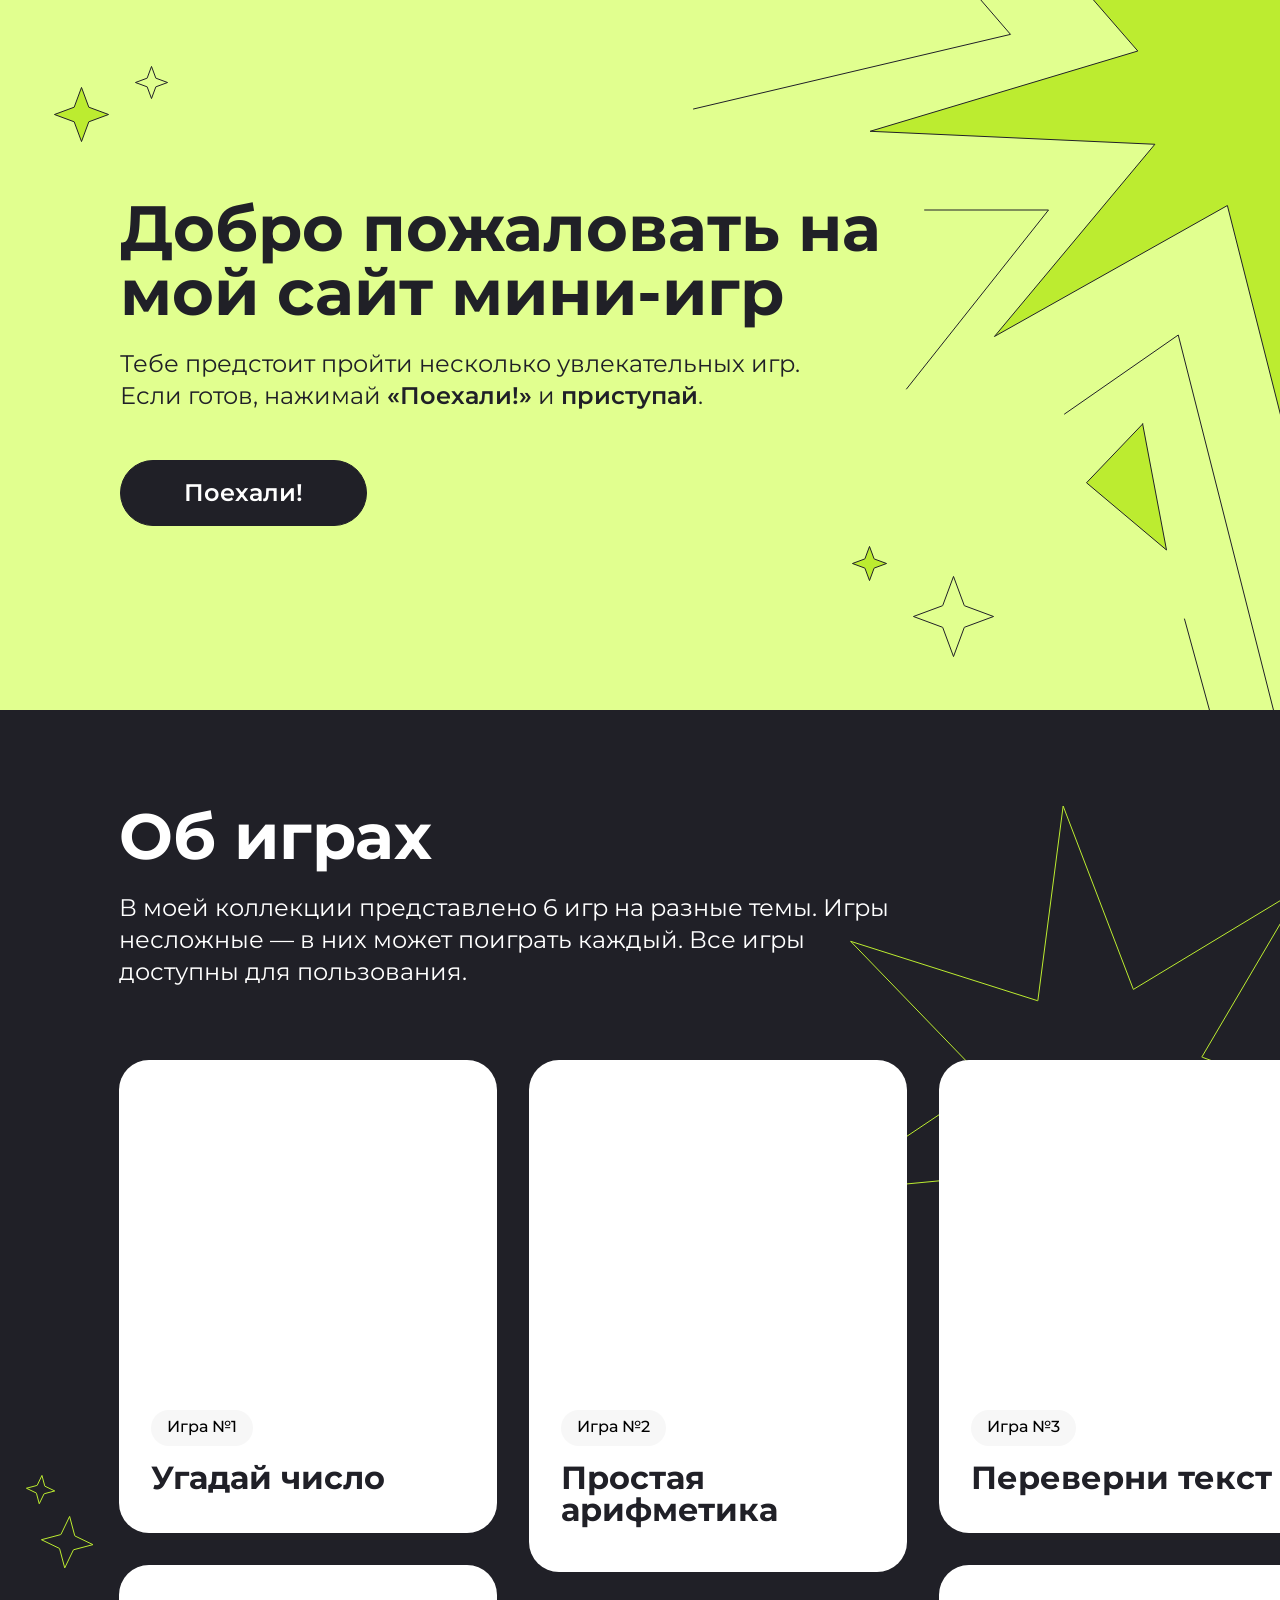
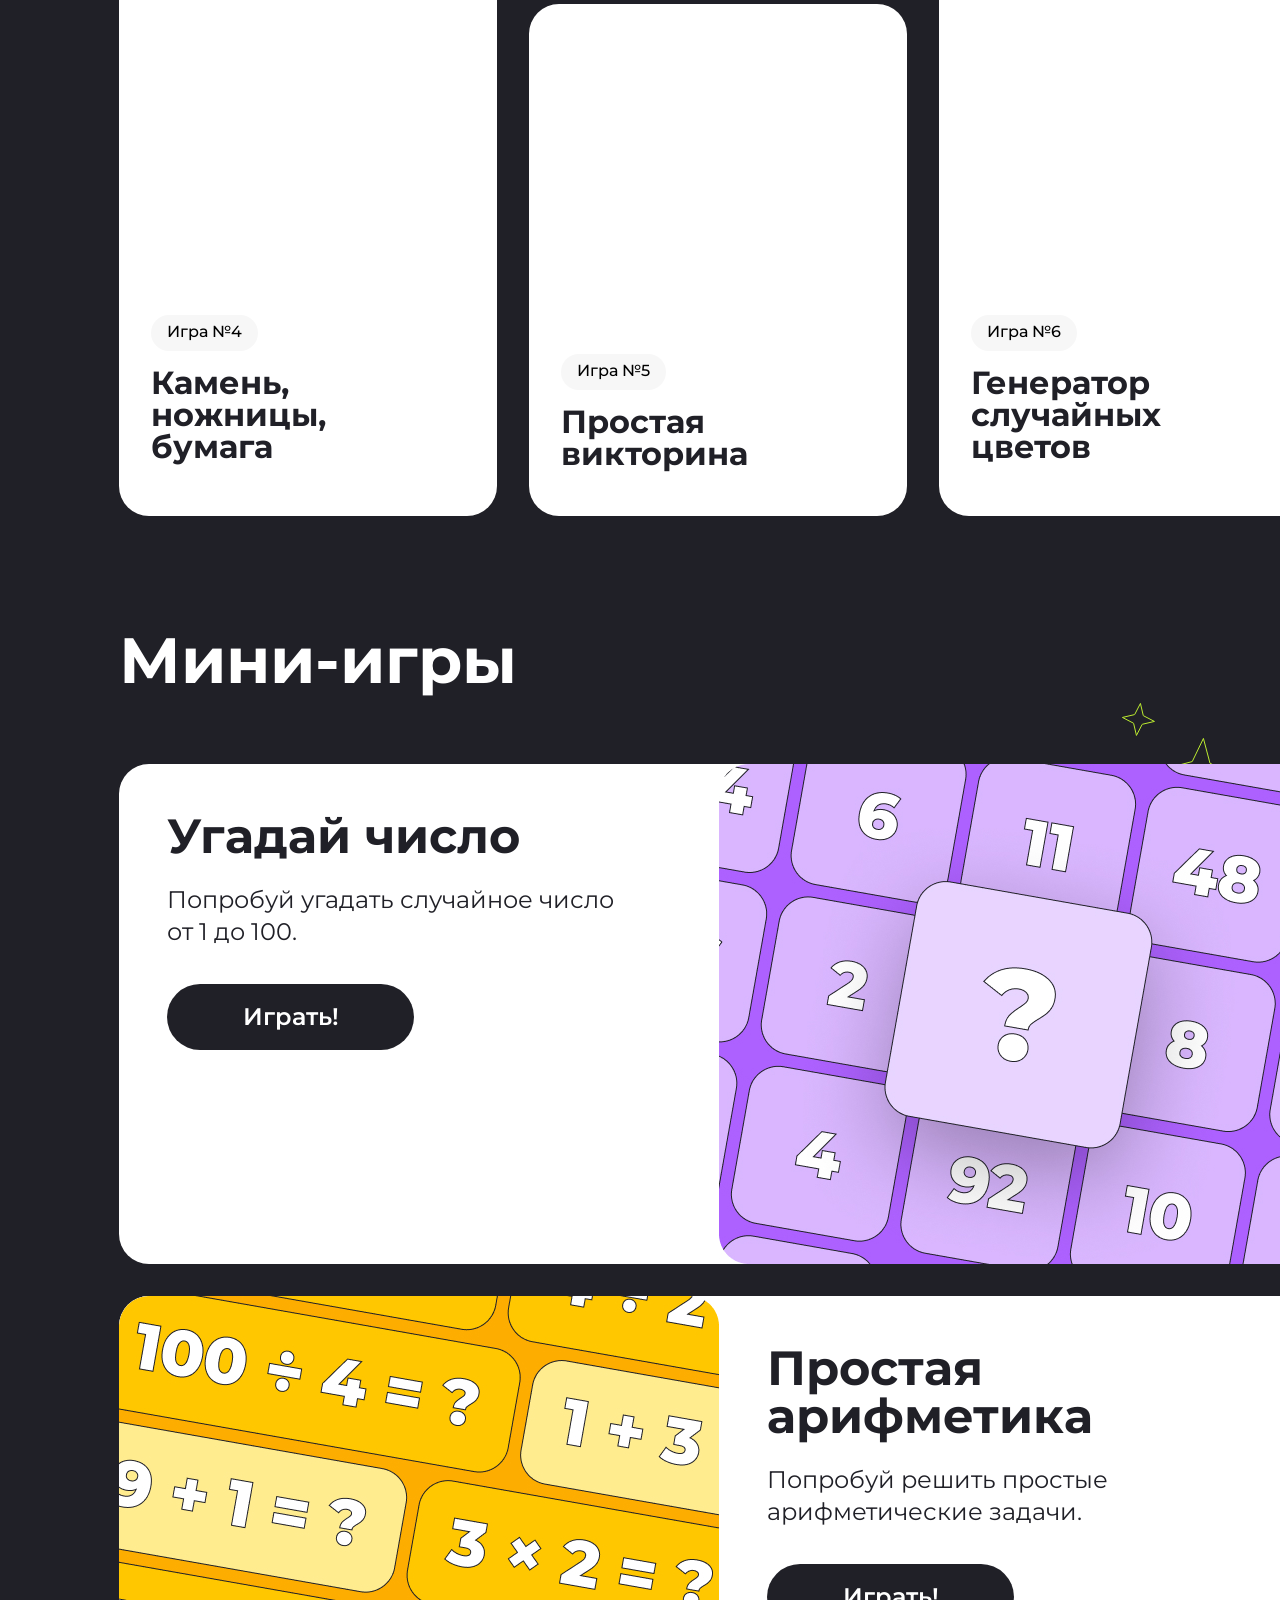
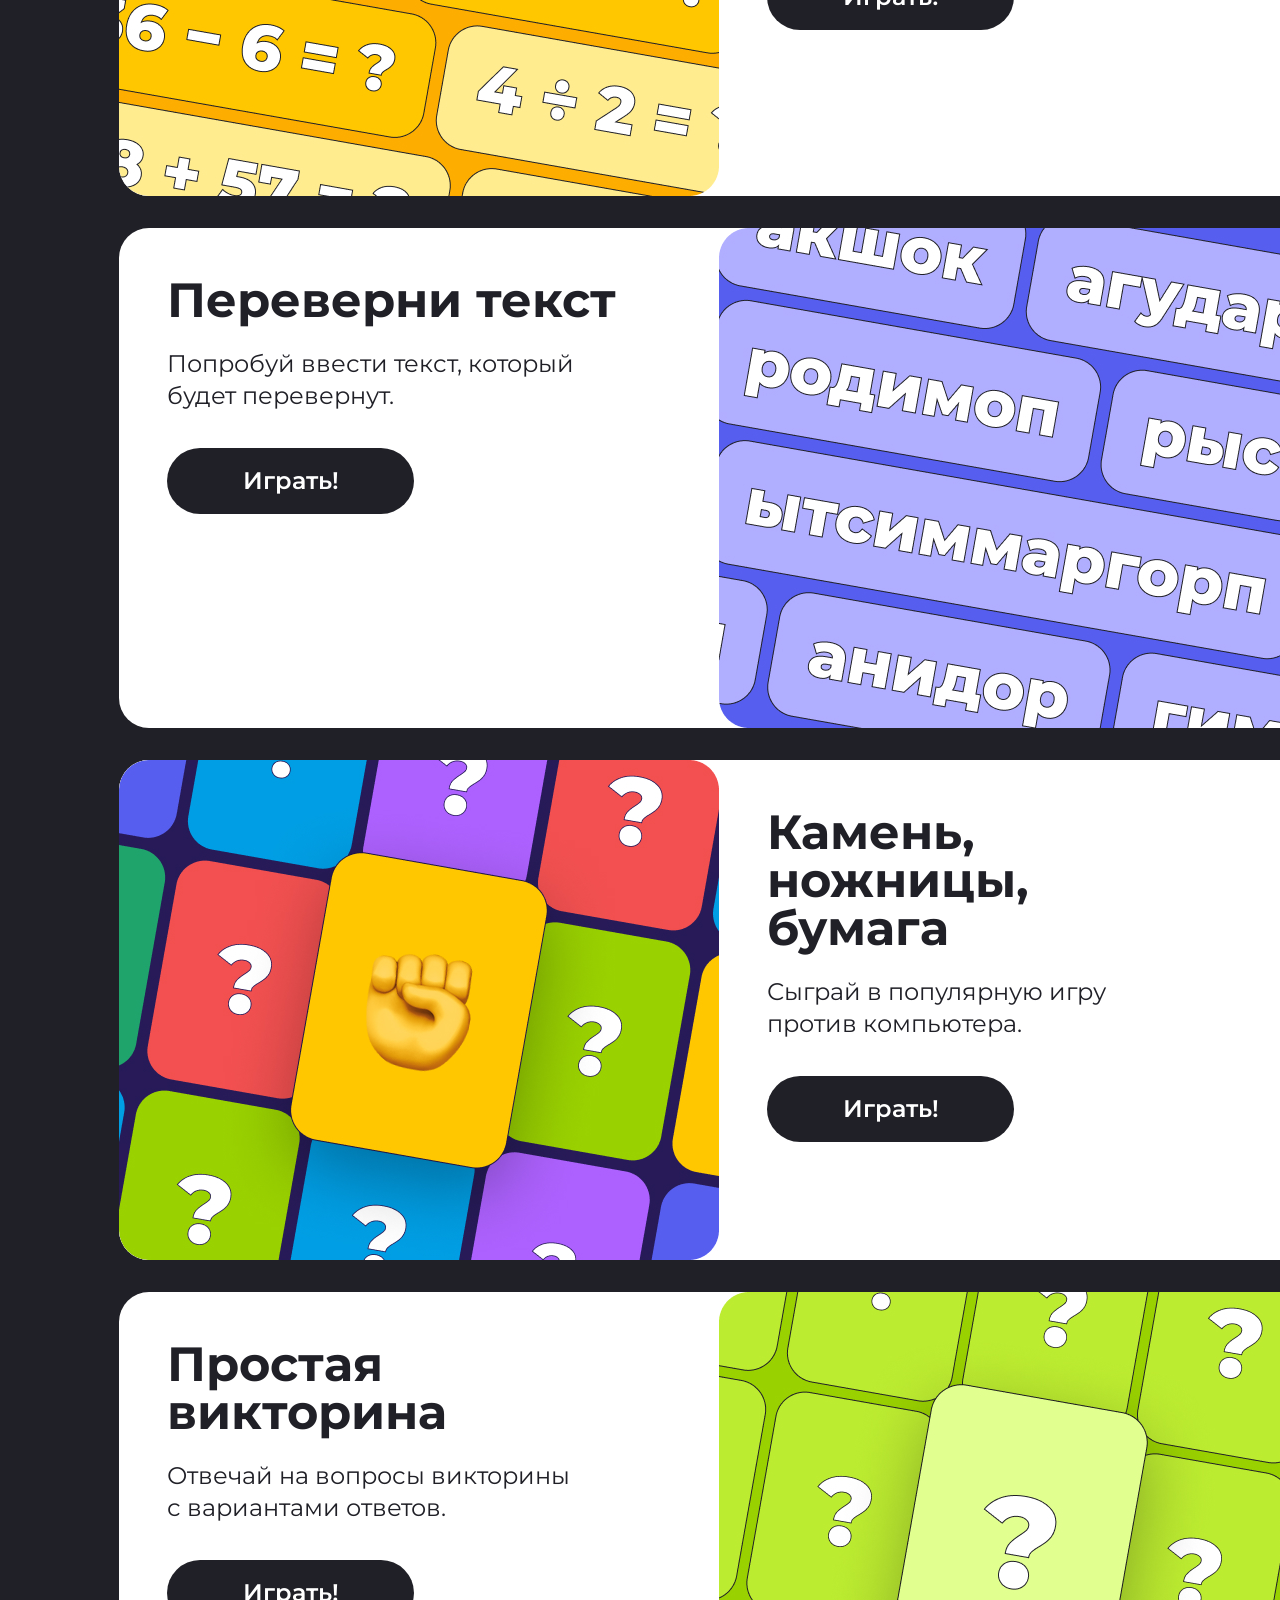
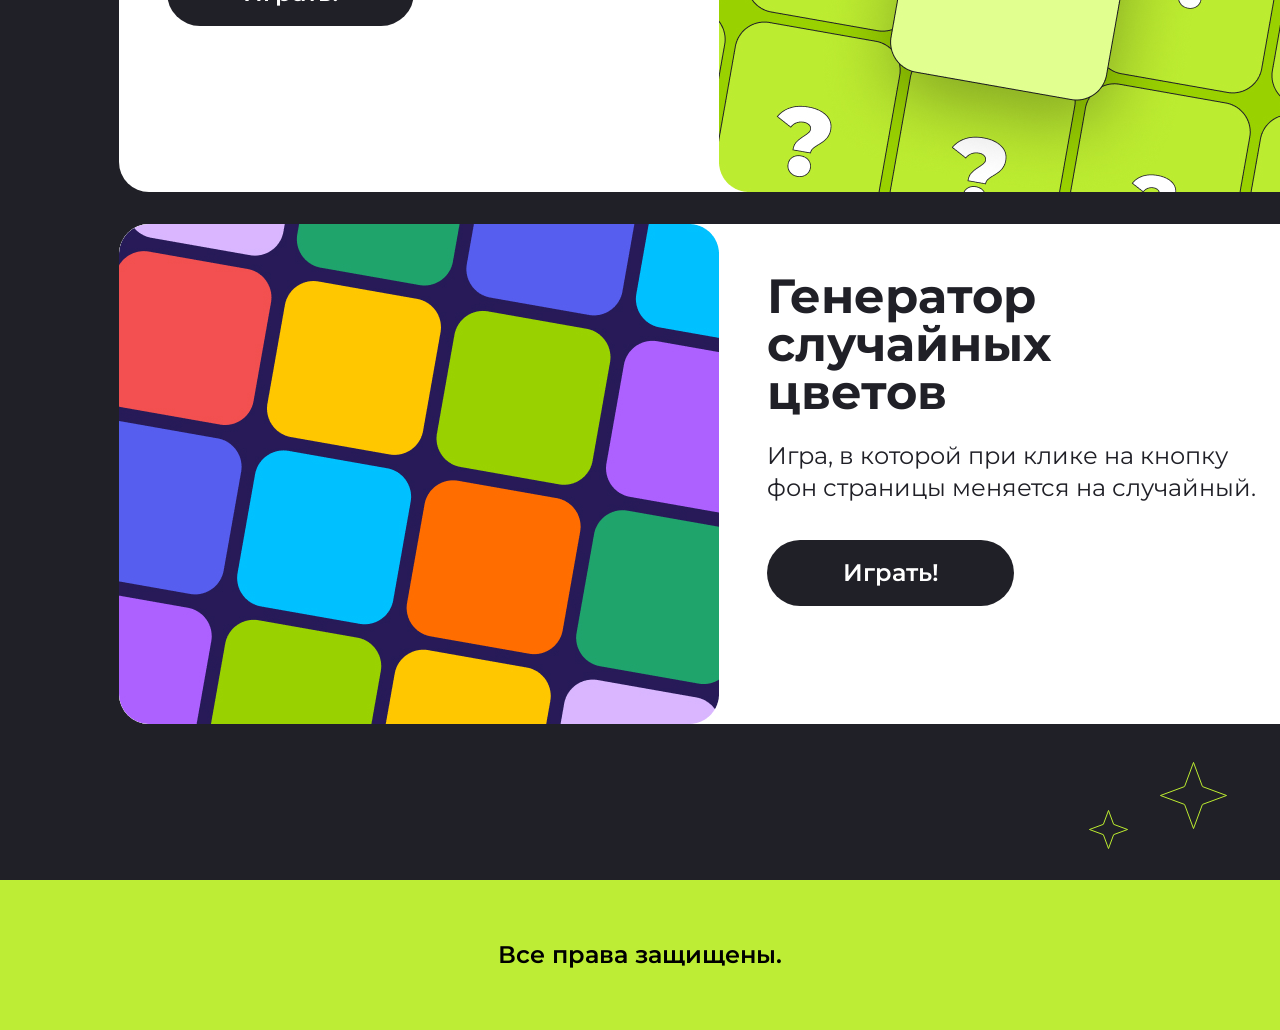
==== commit edb4a7e3: "7я домашка" ====
--- a/index.html
+++ b/index.html
@@ -4,10 +4,10 @@
     <meta charset="UTF-8">
     <meta name="viewport" content="width=device-width, initial-scale=1.0">
     <title>Document</title>
-    <link rel="stylesheet" href="style.css">
     <link rel="preconnect" href="https://fonts.googleapis.com">
     <link rel="preconnect" href="https://fonts.gstatic.com" crossorigin>
     <link href="https://fonts.googleapis.com/css2?family=Montserrat:ital,wght@0,100..900;1,100..900&family=Poppins:ital,wght@0,100;0,200;0,300;0,400;0,500;0,600;0,700;0,800;0,900;1,100;1,200;1,300;1,400;1,500;1,600;1,700;1,800;1,900&display=swap" rel="stylesheet">
+    <link rel="stylesheet" href="style.css">
 </head>
 <body>
     <header class="header">
@@ -23,7 +23,7 @@
             <p class="about__subtitle">В моей коллекции представлено 6 игр на разные темы. Игры несложные — в них может поиграть каждый. Все игры доступны для пользования.</p>
         </div>
         <div class="games">
-            <a href="#game-card-1" class="games__card games__card_size-medium">
+            <a href="#game-card-1" class="games__card games__card_size-medium" onclick="if(window.innerWidth <= 767) { guess(); return false; }">
                 <picture>
                     <source srcset="img/game1s.jpg" media="(max-width: 767px)">
                     <img src="img/game1.jpg" alt="Игра 1" class="games__image">
@@ -33,7 +33,7 @@
                 <p class="games__description">Попробуй угадать случайное число от 1 до 100.</p>
                 <span class="games__button">Играть!</span>
             </a>
-            <a href="#game-card-2" class="games__card games__card_size-large">
+            <a href="#game-card-2" class="games__card games__card_size-large" onclick="if(window.innerWidth <= 767) { count(); return false; }">
                 <picture>
                     <source srcset="img/game2s.jpg" media="(max-width: 767px)">
                     <img src="img/game2.jpg" alt="Игра 2" class="games__image">
@@ -43,7 +43,7 @@
                 <p class="games__description">Попробуй решить простые арифметические задачи.</p>
                 <span class="games__button">Играть!</span>
             </a>
-            <a href="#game-card-3" class="games__card games__card_size-medium">
+            <a href="#game-card-3" class="games__card games__card_size-medium" onclick="if(window.innerWidth <= 767) { overturn(); return false; }">
                 <picture>
                     <source srcset="img/game3s.jpg" media="(max-width: 767px)">
                     <img src="img/game3.jpg" alt="Игра 3" class="games__image">
@@ -91,7 +91,7 @@
             <div class="games-desktop__content-box">
                 <h3 class="games-desktop__comment">Угадай число</h3>
                 <p class="games-desktop__description">Попробуй угадать случайное число от 1 до 100.</p>
-                <a href="#" class="games-desktop__button">Играть!</a>
+                <a href="#" class="games-desktop__button" onclick="guess(); return false;">Играть!</a>
             </div>
             <div class="games-desktop__image-wrapper">
                 <img src="img/game1d.jpg" alt="Игра 1" class="games-desktop__image">
@@ -104,14 +104,14 @@
             <div class="games-desktop__content-box">
                 <h3 class="games-desktop__comment">Простая арифметика</h3>
                 <p class="games-desktop__description">Попробуй решить простые арифметические задачи.</p>
-                <a href="#" class="games-desktop__button">Играть!</a>
+                <a href="#" class="games-desktop__button" onclick="count(); return false;">Играть!</a>
             </div>
         </div>
         <div id="game-card-3" class="games-desktop__card">
             <div class="games-desktop__content-box">
                 <h3 class="games-desktop__comment">Переверни текст</h3>
                 <p class="games-desktop__description">Попробуй ввести текст, который <br>будет перевернут.</p>
-                <a href="#" class="games-desktop__button">Играть!</a>
+                <a href="#" class="games-desktop__button" onclick="overturn(); return false;">Играть!</a>
             </div>
             <div class="games-desktop__image-wrapper">
                 <img src="img/game3d.jpg" alt="Игра 3" class="games-desktop__image">
@@ -132,7 +132,6 @@
                 <h3 class="games-desktop__comment">Простая <br>викторина</h3>
                 <p class="games-desktop__description">Отвечай на вопросы викторины с вариантами ответов.</p>
                 <a href="#" class="games-desktop__button" onclick="startQuiz(); return false;">Играть!</a>
-                <script src="quiz.js"></script>
             </div>
             <div class="games-desktop__image-wrapper">
                 <img src="img/game5d.jpg" alt="Игра 5" class="games-desktop__image">
@@ -152,5 +151,6 @@
     <footer class="footer">
         <p class="footer__text">Все права защищены.</p>
     </footer>
+    <script src="quiz.js"></script>
 </body>
 </html>
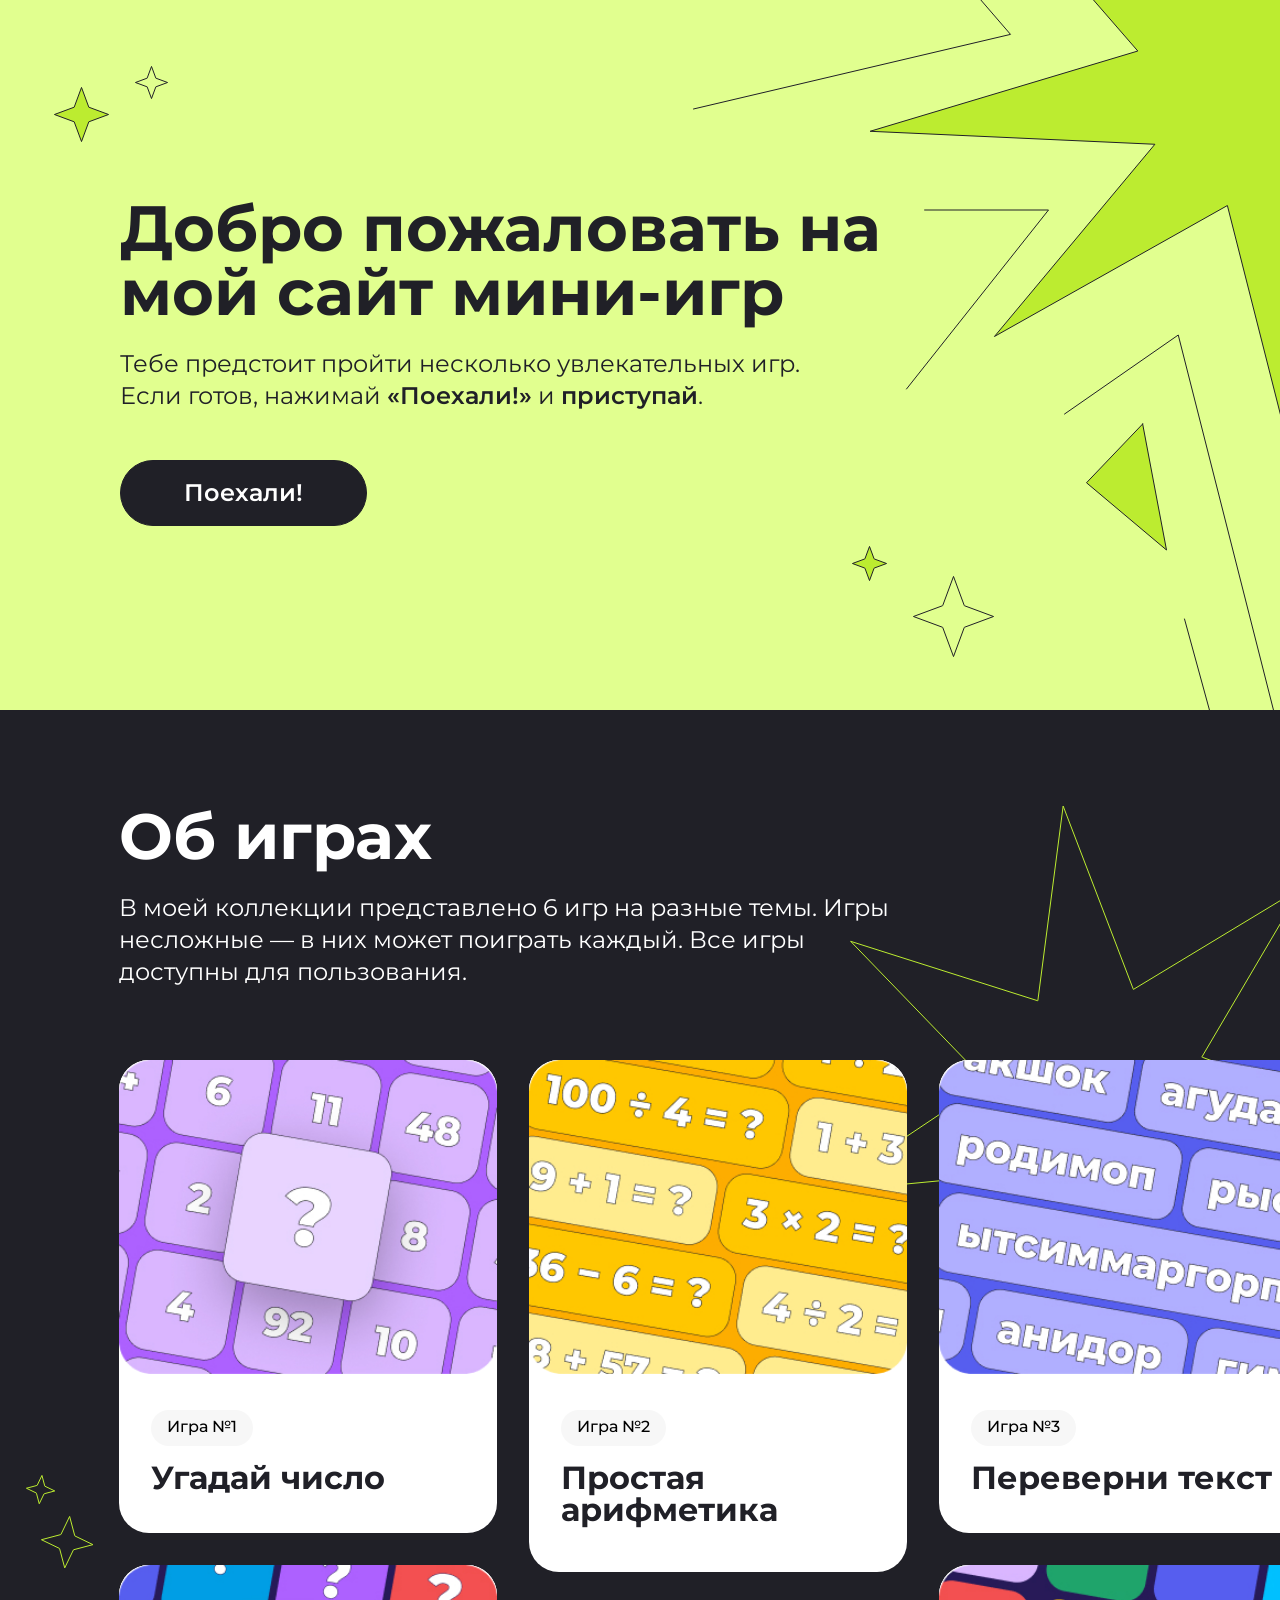
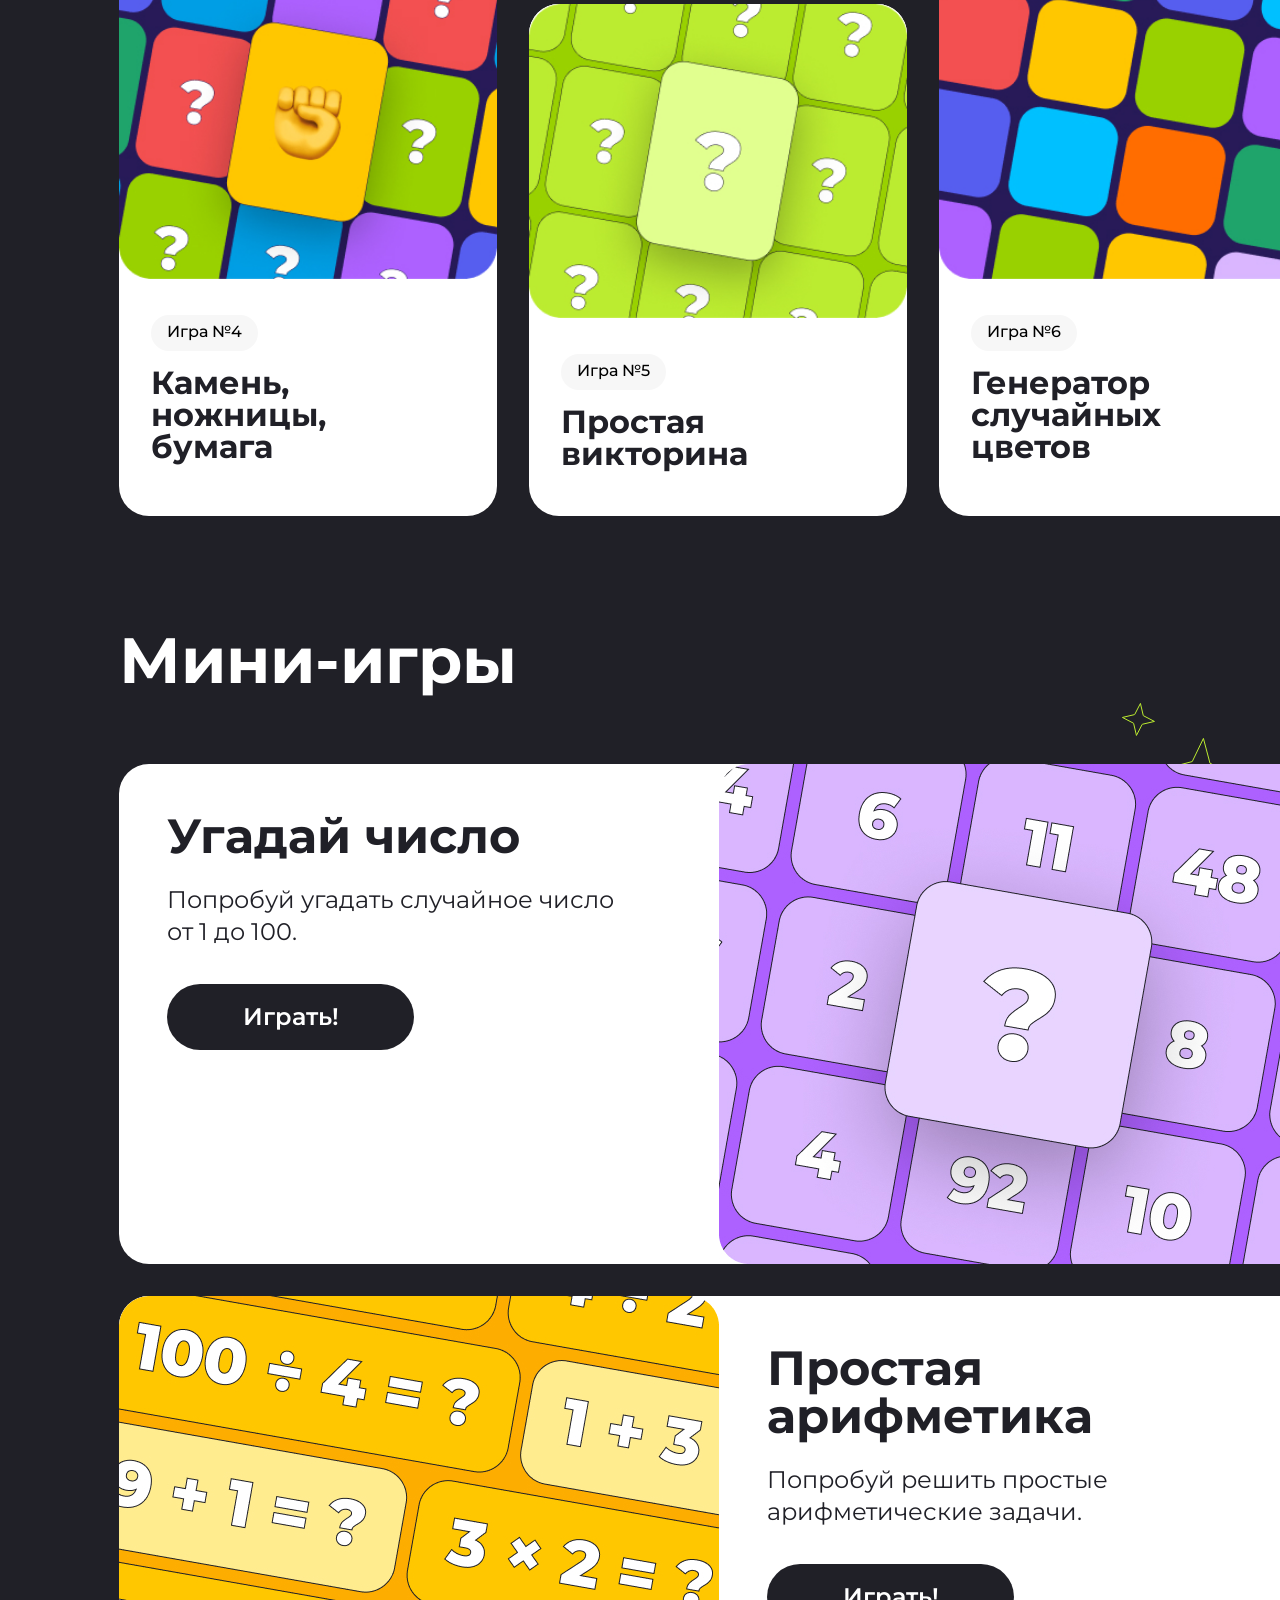
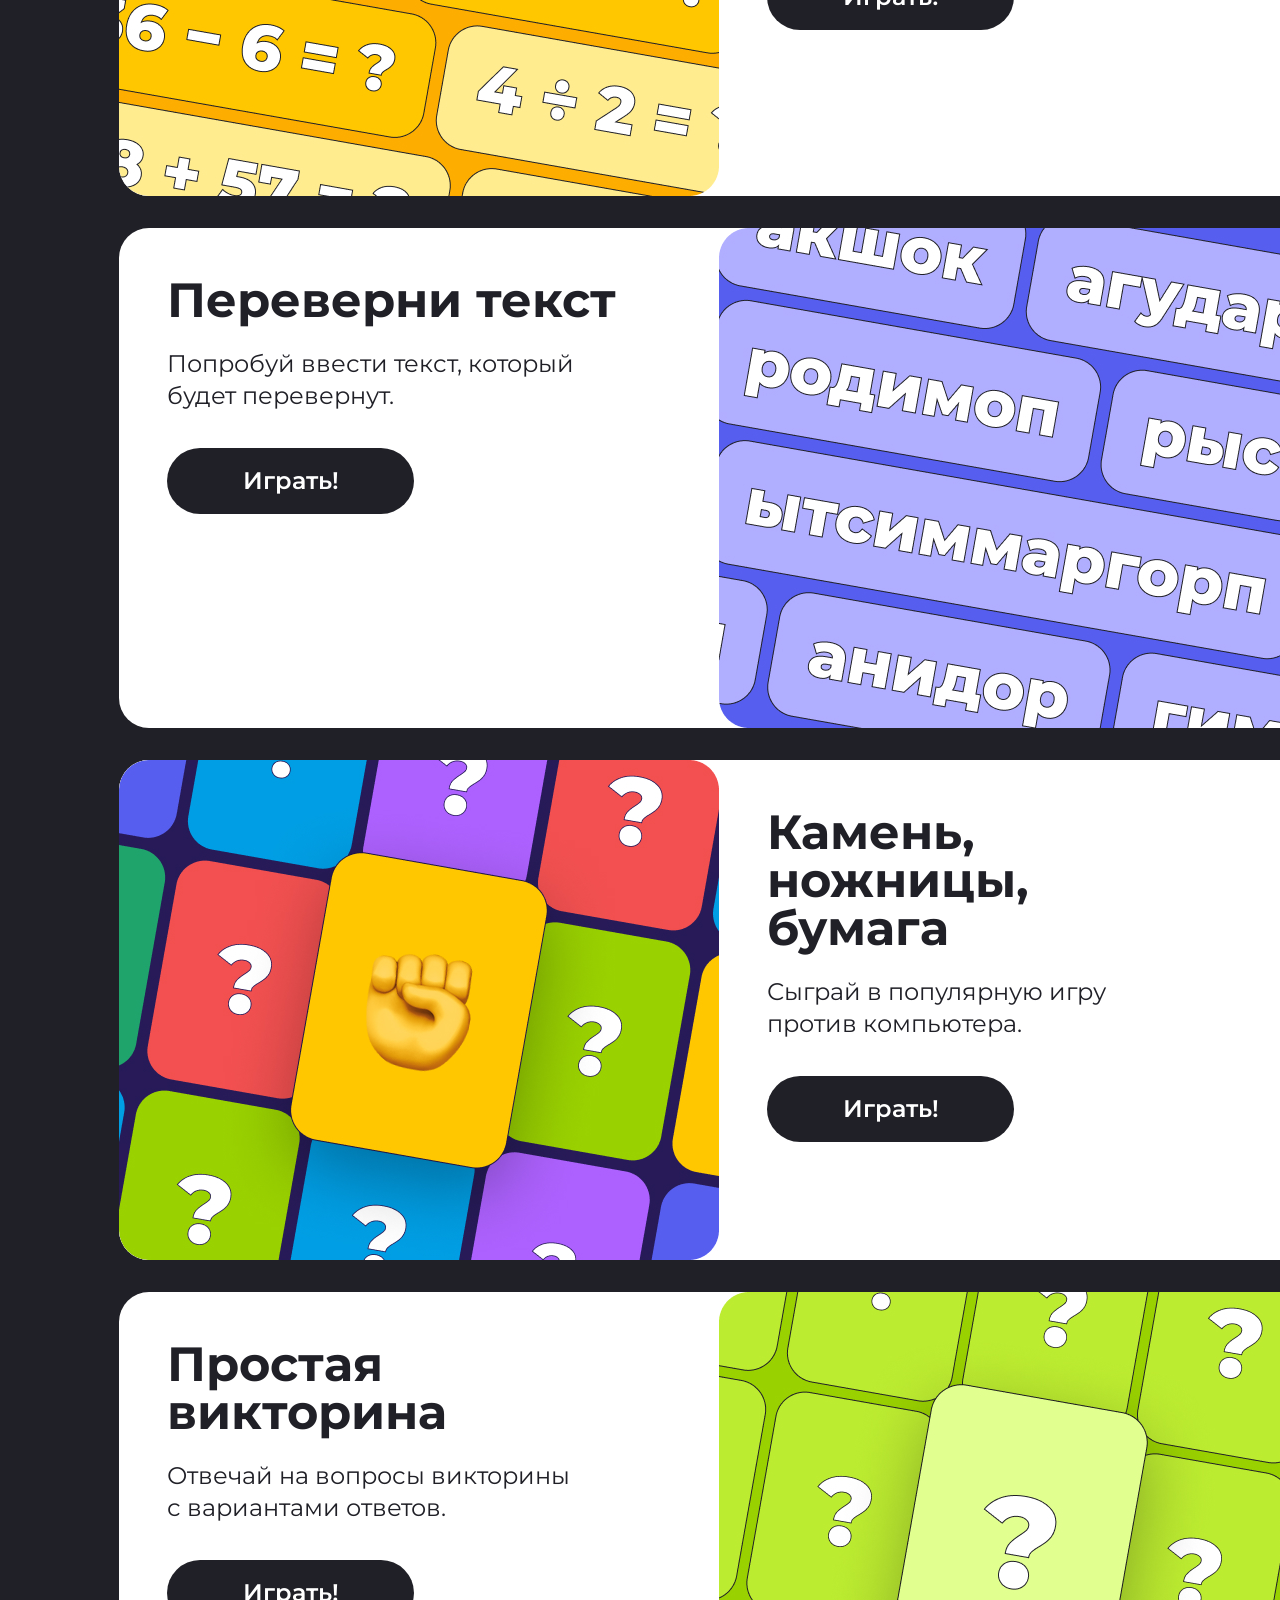
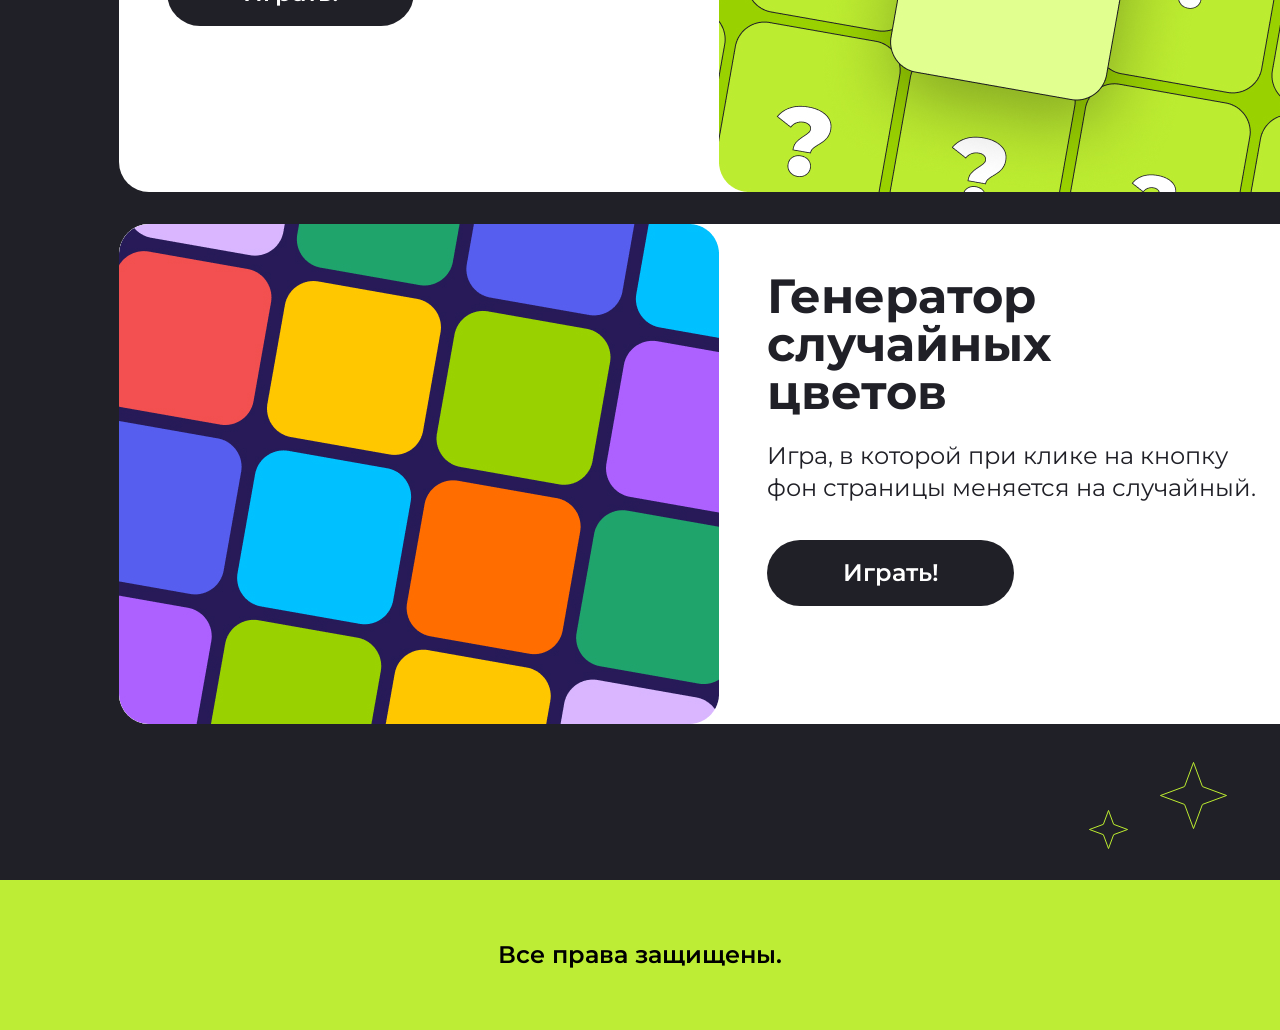
==== commit ed66250d: "Merge pull request #6 from konstantin-mikhanchuk/hw6 6я домашка" ====
--- a/index.html
+++ b/index.html
@@ -4,10 +4,10 @@
     <meta charset="UTF-8">
     <meta name="viewport" content="width=device-width, initial-scale=1.0">
     <title>Document</title>
+    <link rel="stylesheet" href="style.css">
     <link rel="preconnect" href="https://fonts.googleapis.com">
     <link rel="preconnect" href="https://fonts.gstatic.com" crossorigin>
     <link href="https://fonts.googleapis.com/css2?family=Montserrat:ital,wght@0,100..900;1,100..900&family=Poppins:ital,wght@0,100;0,200;0,300;0,400;0,500;0,600;0,700;0,800;0,900;1,100;1,200;1,300;1,400;1,500;1,600;1,700;1,800;1,900&display=swap" rel="stylesheet">
-    <link rel="stylesheet" href="style.css">
 </head>
 <body>
     <header class="header">
@@ -23,7 +23,7 @@
             <p class="about__subtitle">В моей коллекции представлено 6 игр на разные темы. Игры несложные — в них может поиграть каждый. Все игры доступны для пользования.</p>
         </div>
         <div class="games">
-            <a href="#game-card-1" class="games__card games__card_size-medium" onclick="if(window.innerWidth <= 767) { guess(); return false; }">
+            <a href="#game-card-1" class="games__card games__card_size-medium">
                 <picture>
                     <source srcset="img/game1s.jpg" media="(max-width: 767px)">
                     <img src="img/game1.jpg" alt="Игра 1" class="games__image">
@@ -33,7 +33,7 @@
                 <p class="games__description">Попробуй угадать случайное число от 1 до 100.</p>
                 <span class="games__button">Играть!</span>
             </a>
-            <a href="#game-card-2" class="games__card games__card_size-large" onclick="if(window.innerWidth <= 767) { count(); return false; }">
+            <a href="#game-card-2" class="games__card games__card_size-large">
                 <picture>
                     <source srcset="img/game2s.jpg" media="(max-width: 767px)">
                     <img src="img/game2.jpg" alt="Игра 2" class="games__image">
@@ -43,7 +43,7 @@
                 <p class="games__description">Попробуй решить простые арифметические задачи.</p>
                 <span class="games__button">Играть!</span>
             </a>
-            <a href="#game-card-3" class="games__card games__card_size-medium" onclick="if(window.innerWidth <= 767) { overturn(); return false; }">
+            <a href="#game-card-3" class="games__card games__card_size-medium">
                 <picture>
                     <source srcset="img/game3s.jpg" media="(max-width: 767px)">
                     <img src="img/game3.jpg" alt="Игра 3" class="games__image">
@@ -91,7 +91,7 @@
             <div class="games-desktop__content-box">
                 <h3 class="games-desktop__comment">Угадай число</h3>
                 <p class="games-desktop__description">Попробуй угадать случайное число от 1 до 100.</p>
-                <a href="#" class="games-desktop__button" onclick="guess(); return false;">Играть!</a>
+                <a href="#" class="games-desktop__button">Играть!</a>
             </div>
             <div class="games-desktop__image-wrapper">
                 <img src="img/game1d.jpg" alt="Игра 1" class="games-desktop__image">
@@ -104,14 +104,14 @@
             <div class="games-desktop__content-box">
                 <h3 class="games-desktop__comment">Простая арифметика</h3>
                 <p class="games-desktop__description">Попробуй решить простые арифметические задачи.</p>
-                <a href="#" class="games-desktop__button" onclick="count(); return false;">Играть!</a>
+                <a href="#" class="games-desktop__button">Играть!</a>
             </div>
         </div>
         <div id="game-card-3" class="games-desktop__card">
             <div class="games-desktop__content-box">
                 <h3 class="games-desktop__comment">Переверни текст</h3>
                 <p class="games-desktop__description">Попробуй ввести текст, который <br>будет перевернут.</p>
-                <a href="#" class="games-desktop__button" onclick="overturn(); return false;">Играть!</a>
+                <a href="#" class="games-desktop__button">Играть!</a>
             </div>
             <div class="games-desktop__image-wrapper">
                 <img src="img/game3d.jpg" alt="Игра 3" class="games-desktop__image">
@@ -132,6 +132,7 @@
                 <h3 class="games-desktop__comment">Простая <br>викторина</h3>
                 <p class="games-desktop__description">Отвечай на вопросы викторины с вариантами ответов.</p>
                 <a href="#" class="games-desktop__button" onclick="startQuiz(); return false;">Играть!</a>
+                <script src="quiz.js"></script>
             </div>
             <div class="games-desktop__image-wrapper">
                 <img src="img/game5d.jpg" alt="Игра 5" class="games-desktop__image">
@@ -151,6 +152,5 @@
     <footer class="footer">
         <p class="footer__text">Все права защищены.</p>
     </footer>
-    <script src="quiz.js"></script>
 </body>
 </html>
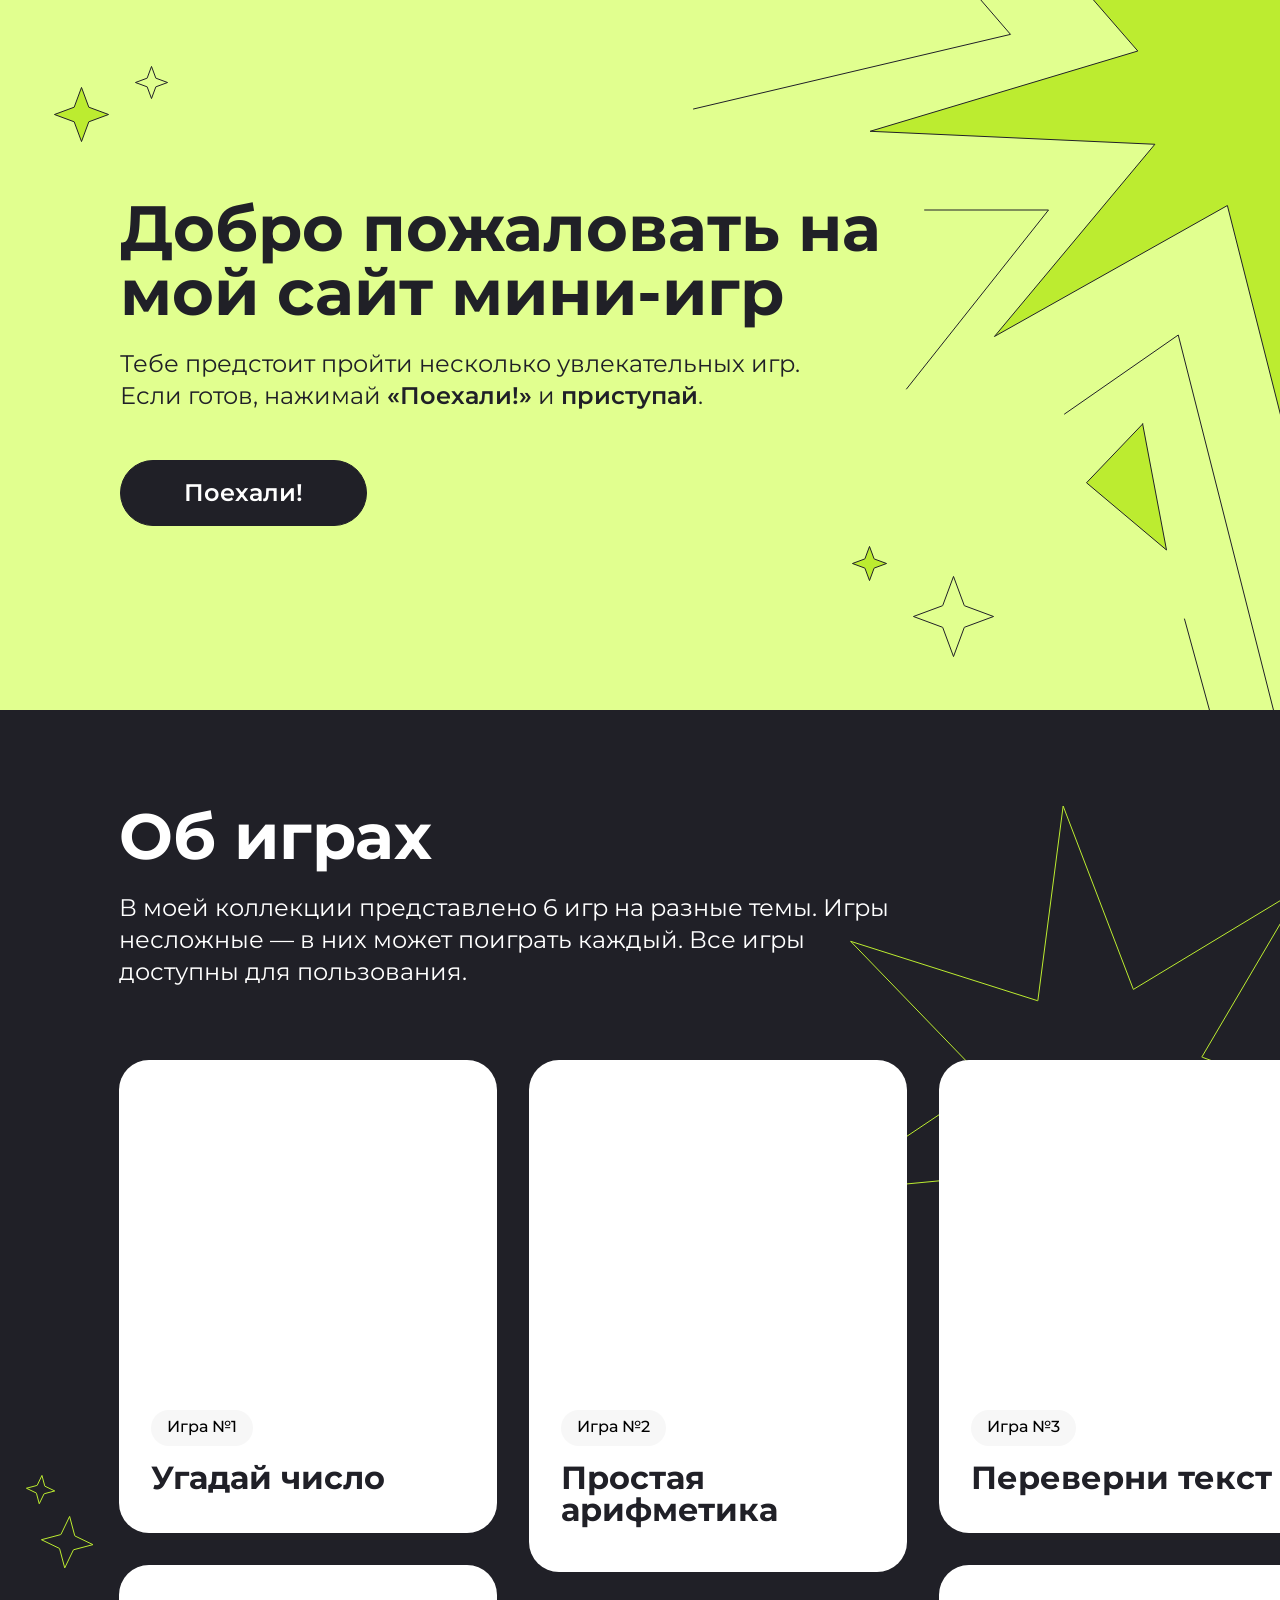
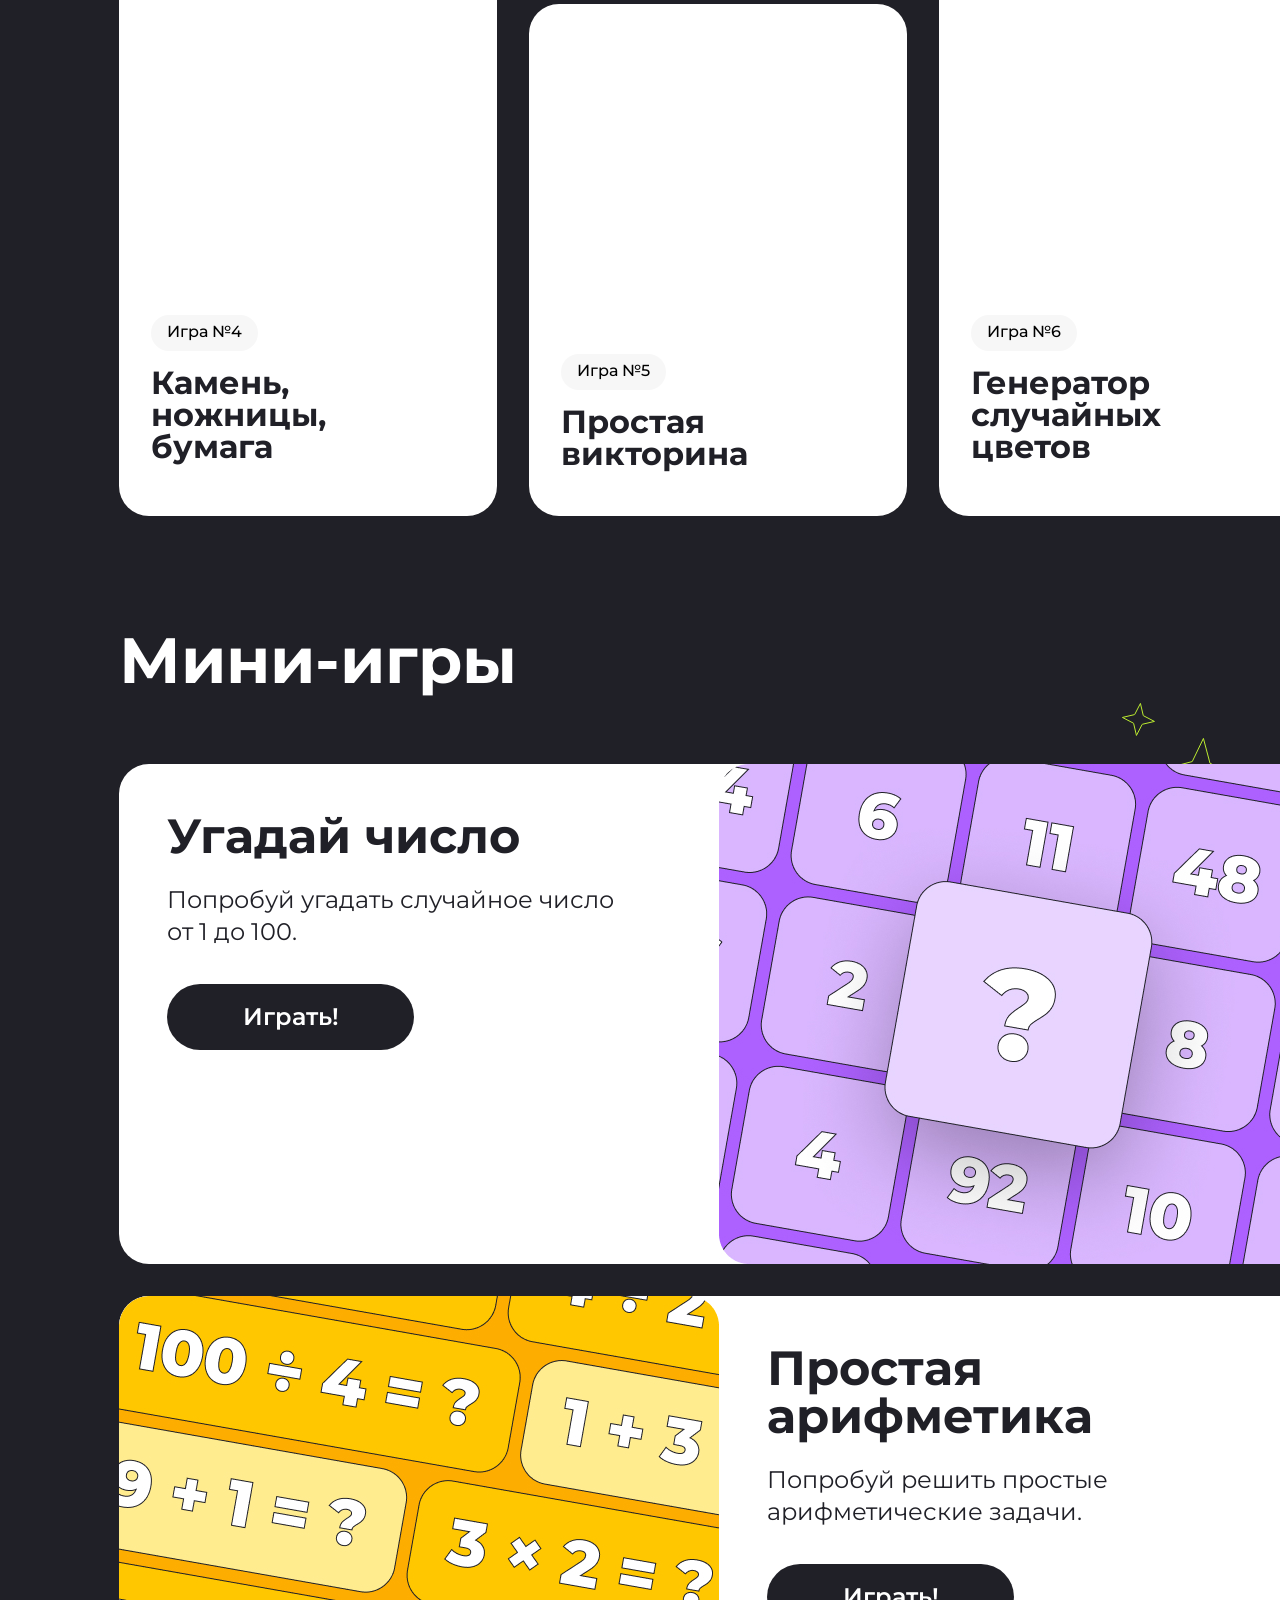
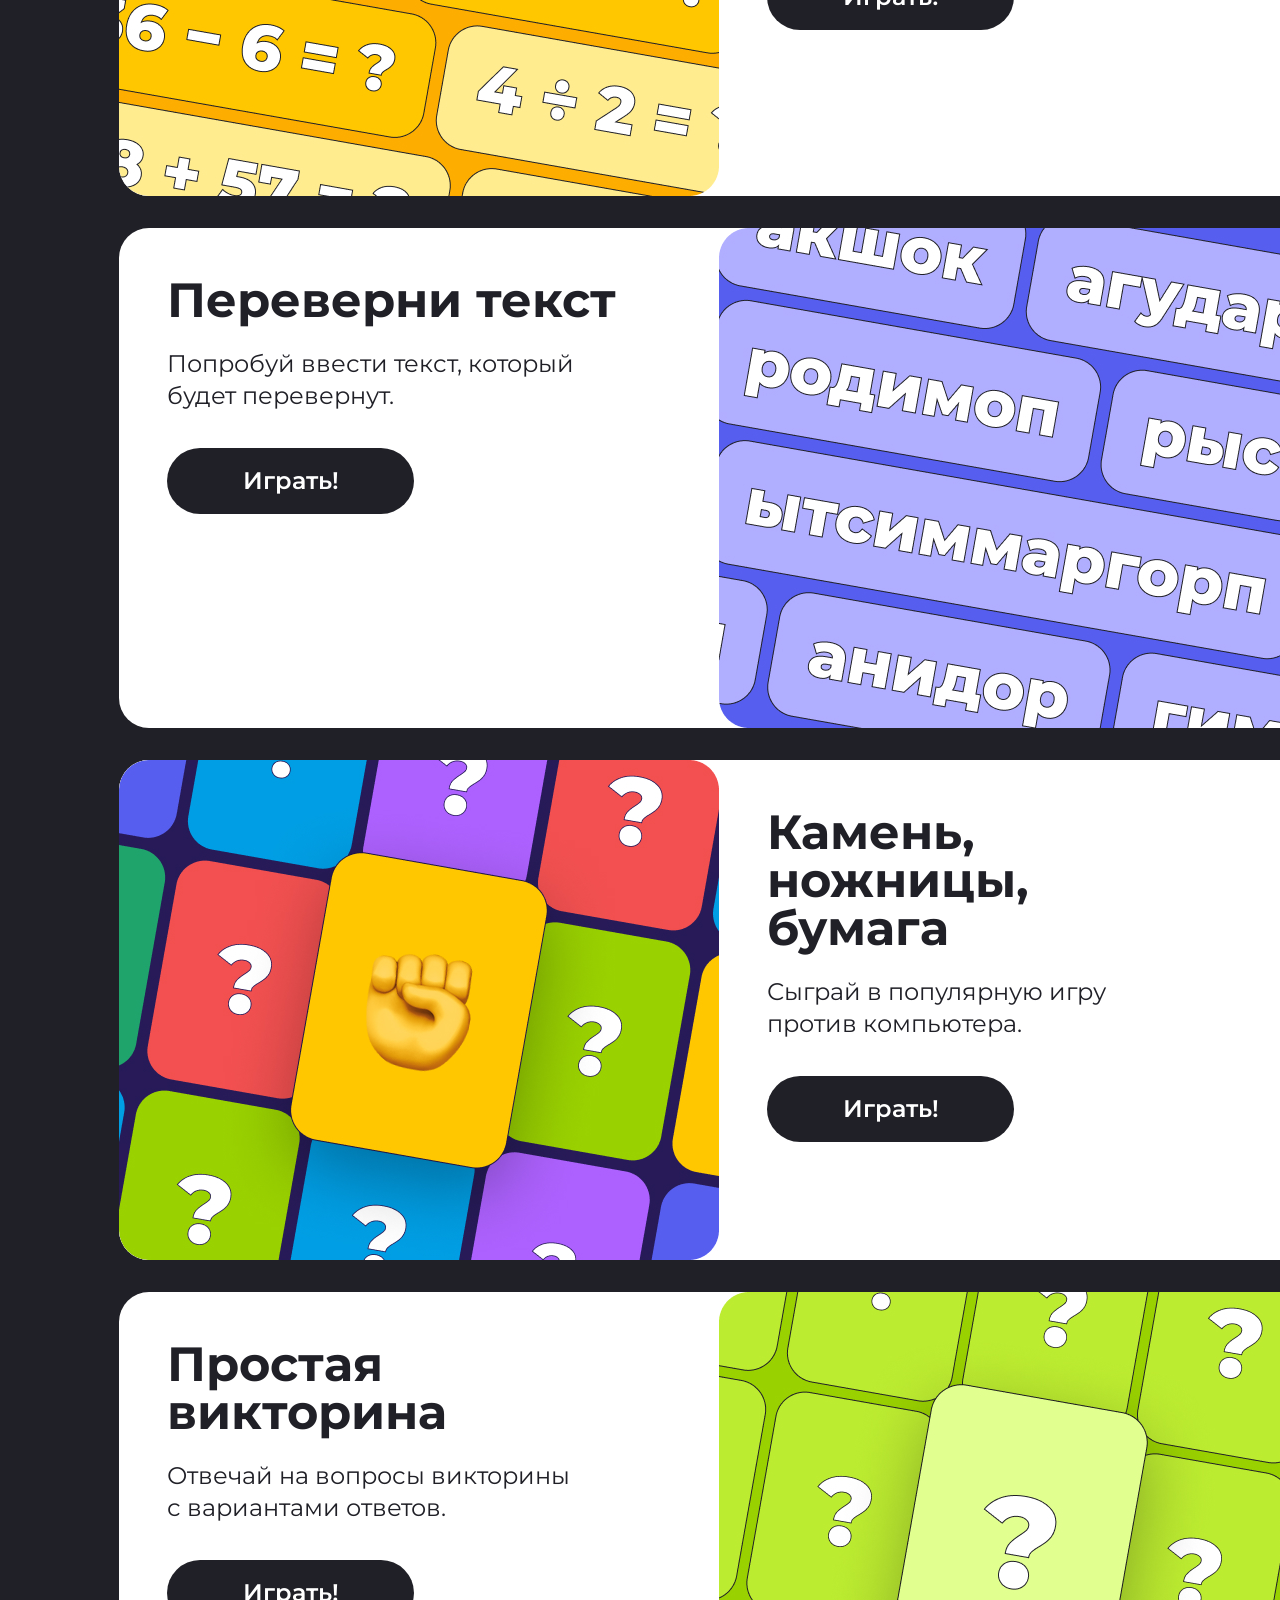
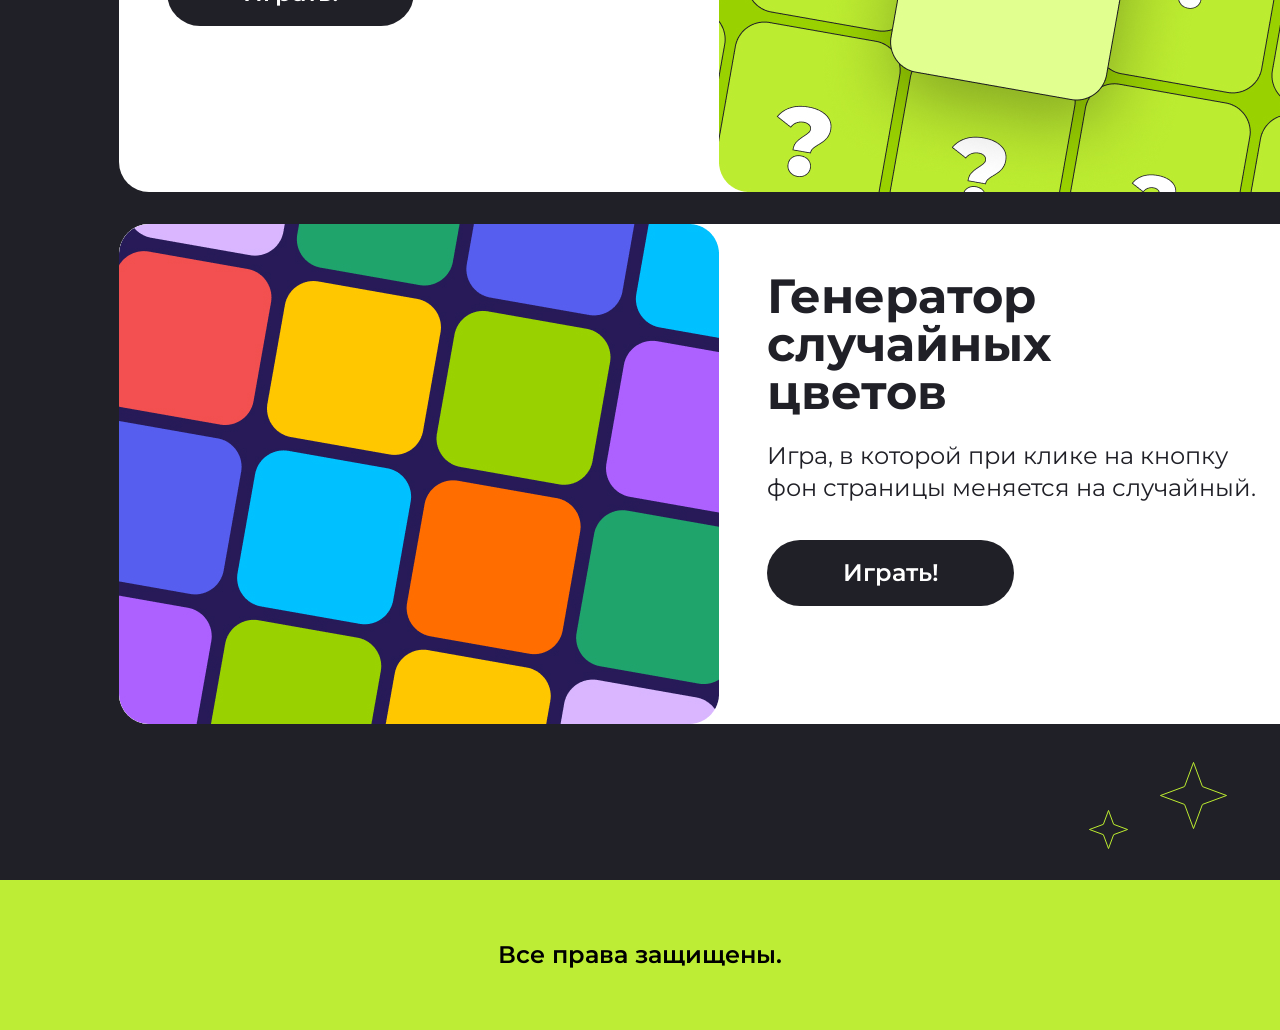
==== commit 3133c949: "Merge pull request #7 from konstantin-mikhanchuk/hw7 Hw7" ====
--- a/index.html
+++ b/index.html
@@ -4,10 +4,10 @@
     <meta charset="UTF-8">
     <meta name="viewport" content="width=device-width, initial-scale=1.0">
     <title>Document</title>
-    <link rel="stylesheet" href="style.css">
     <link rel="preconnect" href="https://fonts.googleapis.com">
     <link rel="preconnect" href="https://fonts.gstatic.com" crossorigin>
     <link href="https://fonts.googleapis.com/css2?family=Montserrat:ital,wght@0,100..900;1,100..900&family=Poppins:ital,wght@0,100;0,200;0,300;0,400;0,500;0,600;0,700;0,800;0,900;1,100;1,200;1,300;1,400;1,500;1,600;1,700;1,800;1,900&display=swap" rel="stylesheet">
+    <link rel="stylesheet" href="style.css">
 </head>
 <body>
     <header class="header">
@@ -23,7 +23,7 @@
             <p class="about__subtitle">В моей коллекции представлено 6 игр на разные темы. Игры несложные — в них может поиграть каждый. Все игры доступны для пользования.</p>
         </div>
         <div class="games">
-            <a href="#game-card-1" class="games__card games__card_size-medium">
+            <a href="#game-card-1" class="games__card games__card_size-medium" onclick="if(window.innerWidth <= 767) { guess(); return false; }">
                 <picture>
                     <source srcset="img/game1s.jpg" media="(max-width: 767px)">
                     <img src="img/game1.jpg" alt="Игра 1" class="games__image">
@@ -33,7 +33,7 @@
                 <p class="games__description">Попробуй угадать случайное число от 1 до 100.</p>
                 <span class="games__button">Играть!</span>
             </a>
-            <a href="#game-card-2" class="games__card games__card_size-large">
+            <a href="#game-card-2" class="games__card games__card_size-large" onclick="if(window.innerWidth <= 767) { count(); return false; }">
                 <picture>
                     <source srcset="img/game2s.jpg" media="(max-width: 767px)">
                     <img src="img/game2.jpg" alt="Игра 2" class="games__image">
@@ -43,7 +43,7 @@
                 <p class="games__description">Попробуй решить простые арифметические задачи.</p>
                 <span class="games__button">Играть!</span>
             </a>
-            <a href="#game-card-3" class="games__card games__card_size-medium">
+            <a href="#game-card-3" class="games__card games__card_size-medium" onclick="if(window.innerWidth <= 767) { overturn(); return false; }">
                 <picture>
                     <source srcset="img/game3s.jpg" media="(max-width: 767px)">
                     <img src="img/game3.jpg" alt="Игра 3" class="games__image">
@@ -91,7 +91,7 @@
             <div class="games-desktop__content-box">
                 <h3 class="games-desktop__comment">Угадай число</h3>
                 <p class="games-desktop__description">Попробуй угадать случайное число от 1 до 100.</p>
-                <a href="#" class="games-desktop__button">Играть!</a>
+                <a href="#" class="games-desktop__button" onclick="guess(); return false;">Играть!</a>
             </div>
             <div class="games-desktop__image-wrapper">
                 <img src="img/game1d.jpg" alt="Игра 1" class="games-desktop__image">
@@ -104,14 +104,14 @@
             <div class="games-desktop__content-box">
                 <h3 class="games-desktop__comment">Простая арифметика</h3>
                 <p class="games-desktop__description">Попробуй решить простые арифметические задачи.</p>
-                <a href="#" class="games-desktop__button">Играть!</a>
+                <a href="#" class="games-desktop__button" onclick="count(); return false;">Играть!</a>
             </div>
         </div>
         <div id="game-card-3" class="games-desktop__card">
             <div class="games-desktop__content-box">
                 <h3 class="games-desktop__comment">Переверни текст</h3>
                 <p class="games-desktop__description">Попробуй ввести текст, который <br>будет перевернут.</p>
-                <a href="#" class="games-desktop__button">Играть!</a>
+                <a href="#" class="games-desktop__button" onclick="overturn(); return false;">Играть!</a>
             </div>
             <div class="games-desktop__image-wrapper">
                 <img src="img/game3d.jpg" alt="Игра 3" class="games-desktop__image">
@@ -132,7 +132,6 @@
                 <h3 class="games-desktop__comment">Простая <br>викторина</h3>
                 <p class="games-desktop__description">Отвечай на вопросы викторины с вариантами ответов.</p>
                 <a href="#" class="games-desktop__button" onclick="startQuiz(); return false;">Играть!</a>
-                <script src="quiz.js"></script>
             </div>
             <div class="games-desktop__image-wrapper">
                 <img src="img/game5d.jpg" alt="Игра 5" class="games-desktop__image">
@@ -152,5 +151,6 @@
     <footer class="footer">
         <p class="footer__text">Все права защищены.</p>
     </footer>
+    <script src="quiz.js"></script>
 </body>
 </html>
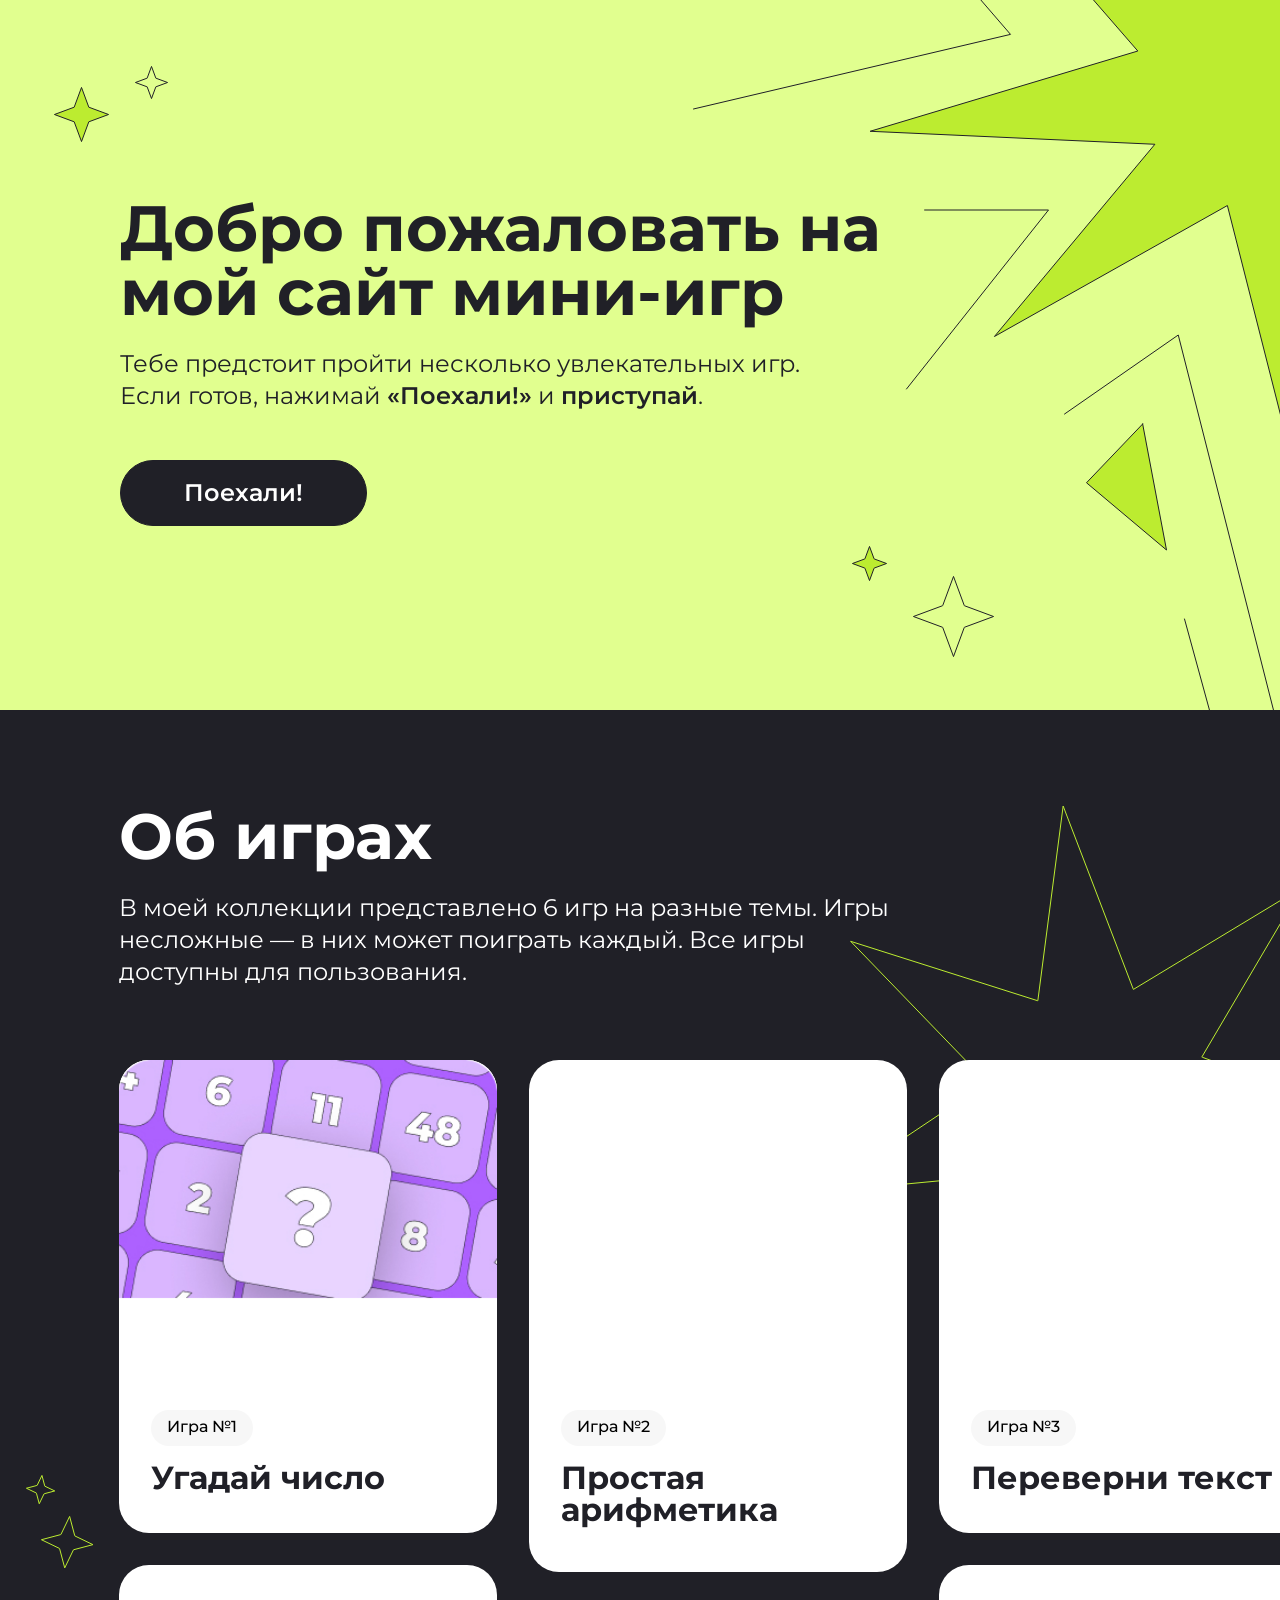
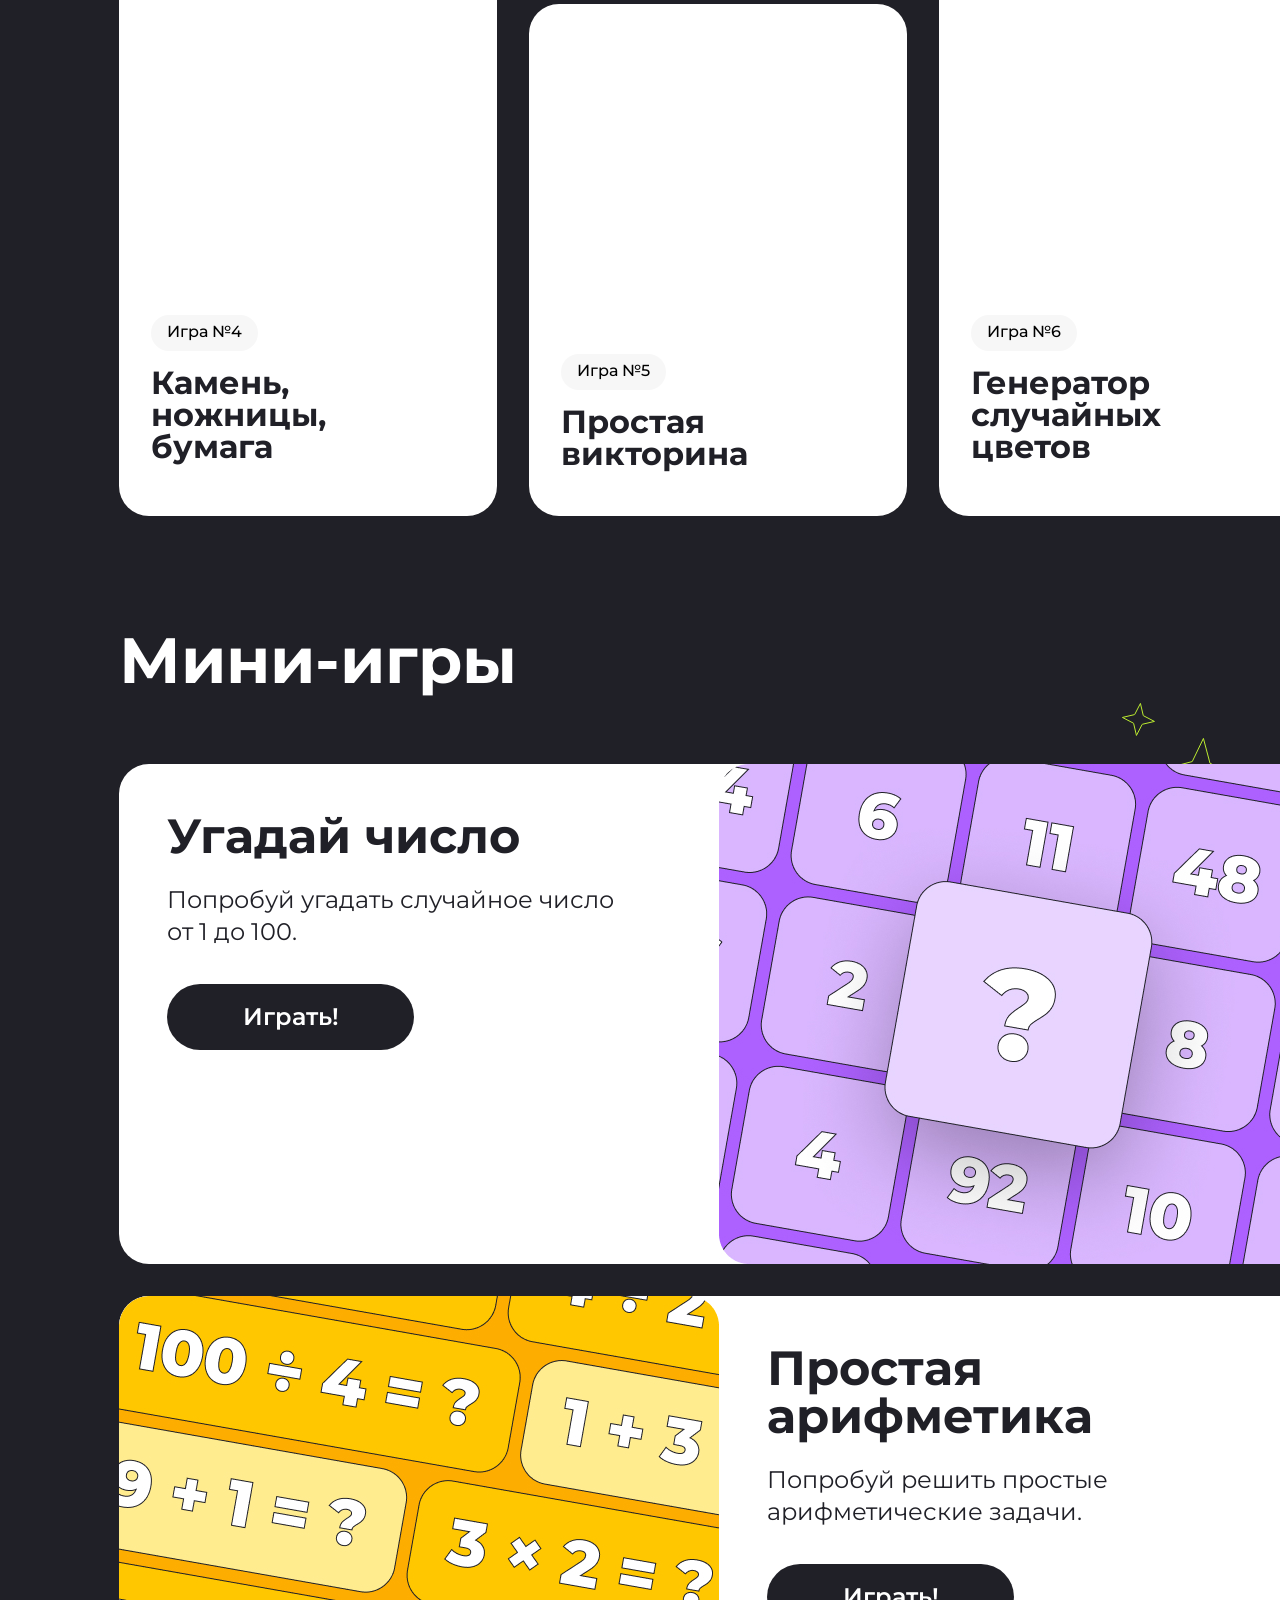
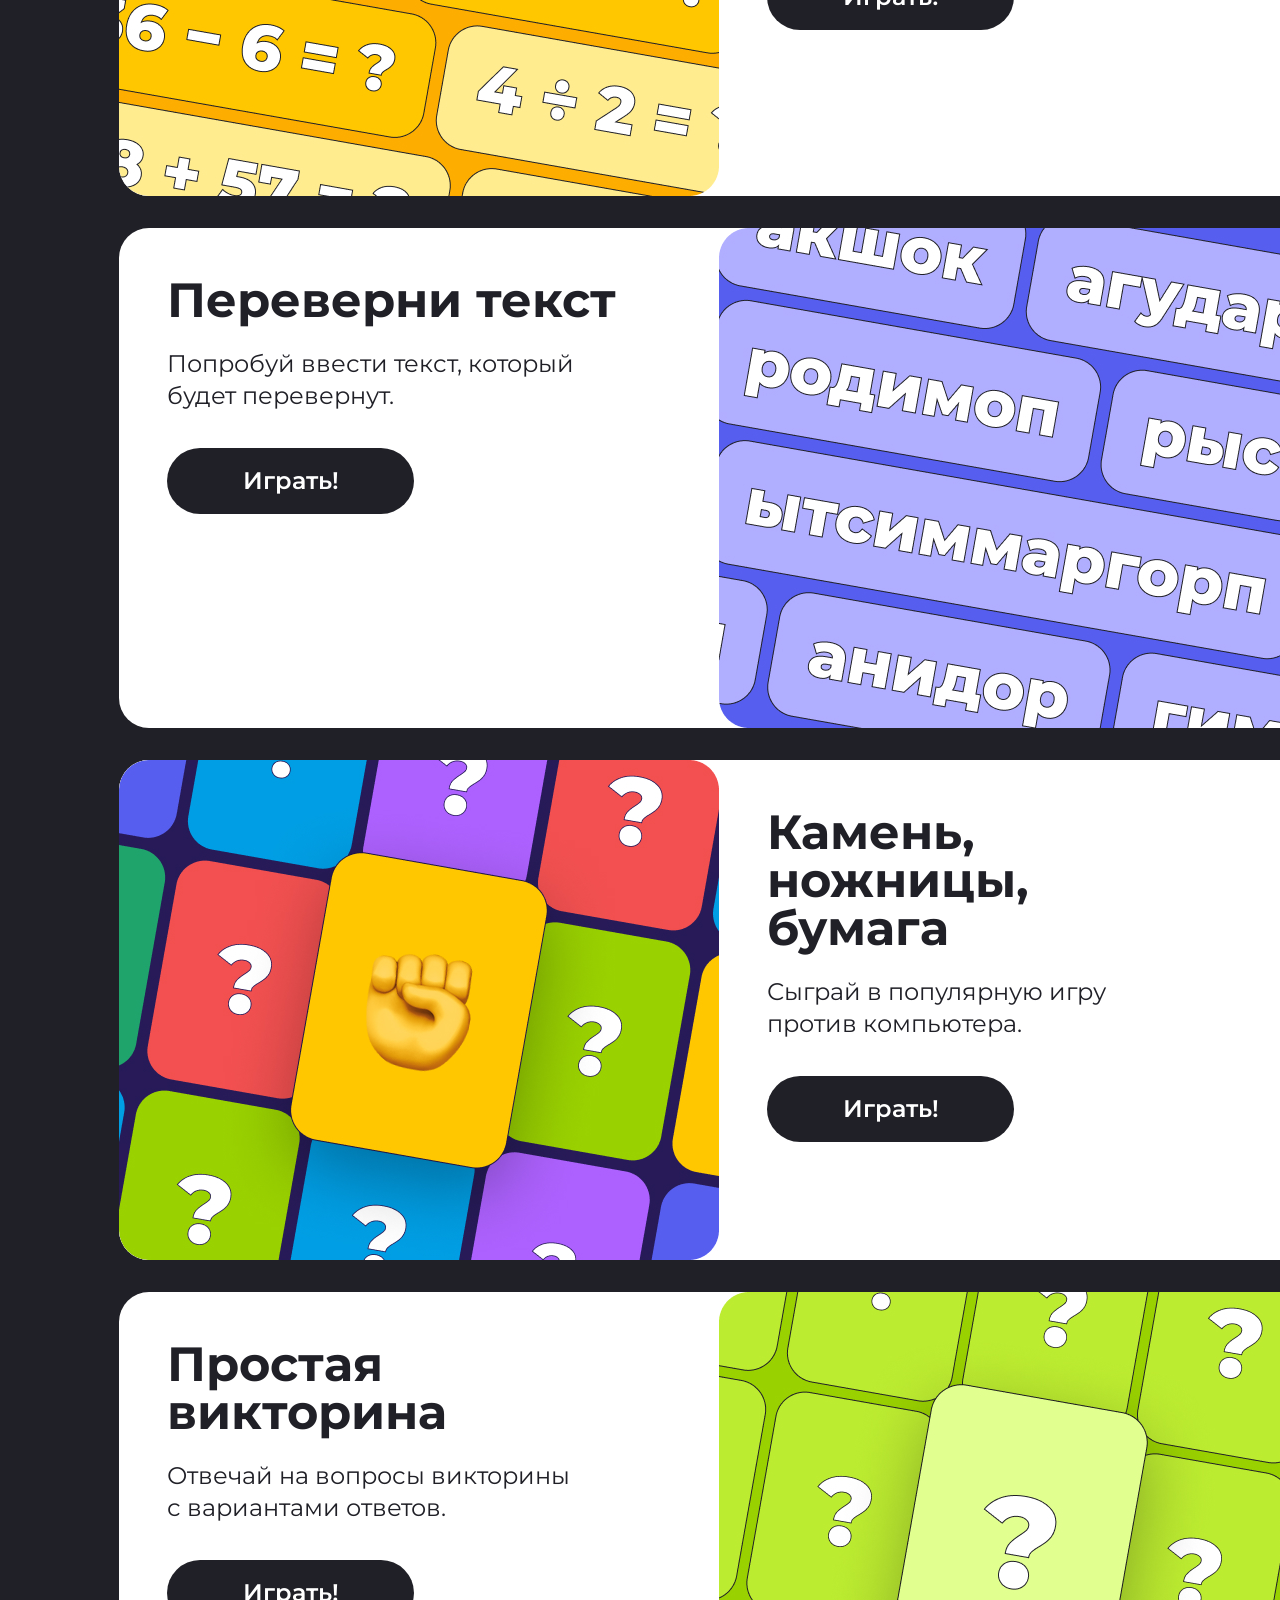
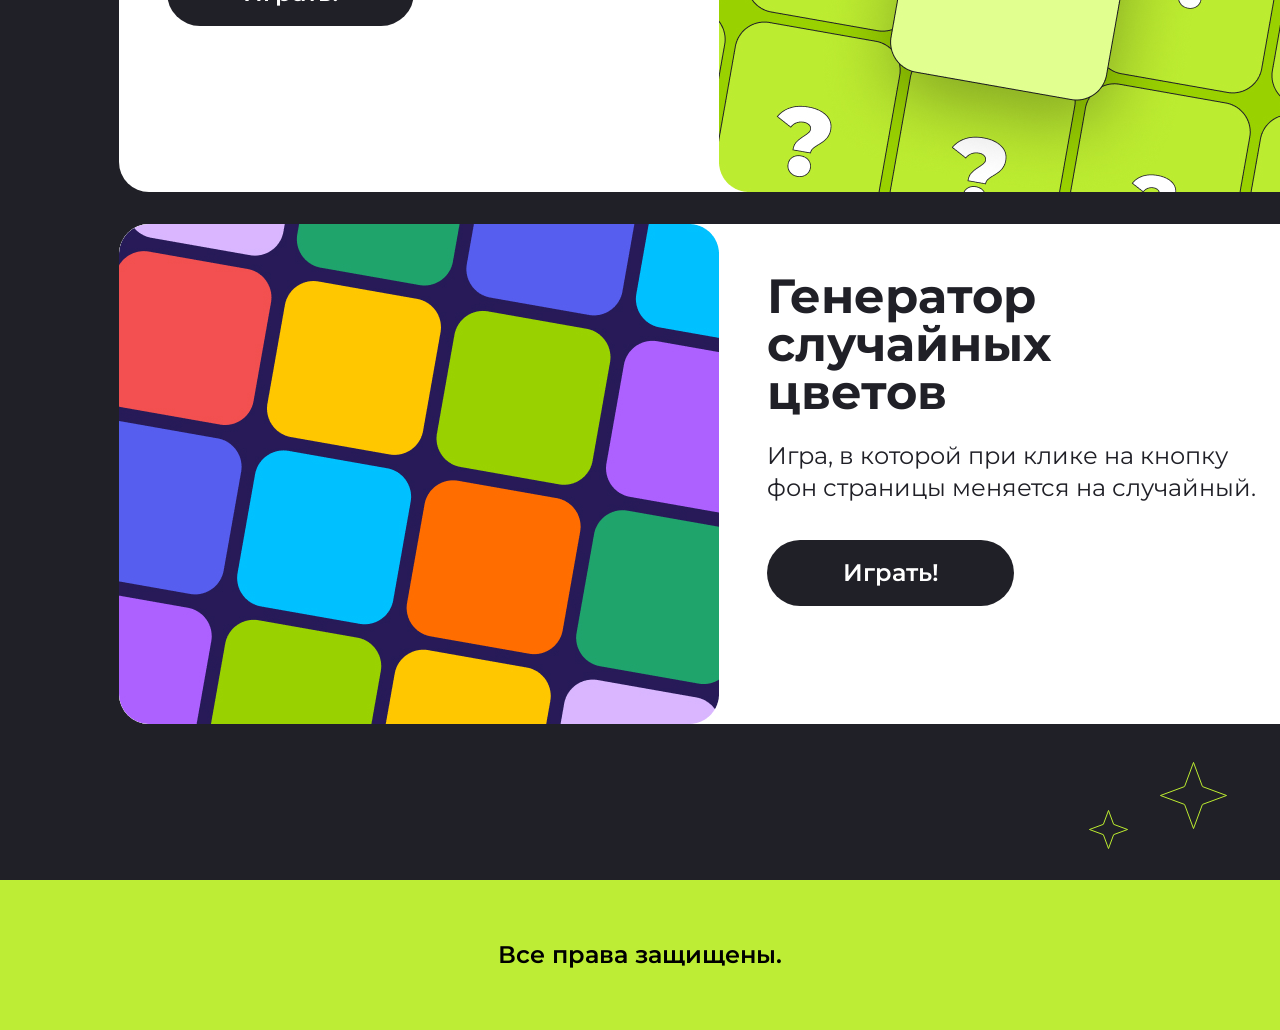
==== commit 2e96d83c: "курсовая" ====
--- a/index.html
+++ b/index.html
@@ -53,7 +53,7 @@
                 <p class="games__description">Попробуй ввести текст, который будет перевернут.</p>
                 <span class="games__button">Играть!</span>
             </a>
-            <a href="#game-card-4" class="games__card games__card_size-extra-large">
+            <a href="#game-card-4" class="games__card games__card_size-extra-large" onclick="if(window.innerWidth <= 767) { stumblingBlock(); return false; }">
                 <picture>
                     <source srcset="img/game4s.jpg" media="(max-width: 767px)">
                     <img src="img/game4.jpg" alt="Игра 4" class="games__image">
@@ -73,7 +73,7 @@
                 <p class="games__description">Отвечай на вопросы викторины<br>с вариантами ответов.</p>
                 <span class="games__button">Играть!</span>
             </a>
-            <a href="#game-card-6" class="games__card games__card_size-extra-large">
+            <a href="#game-card-6" class="games__card games__card_size-extra-large" onclick="if(window.innerWidth <= 767) { mobilColorPlay(); return false; }">
                 <picture>
                     <source srcset="img/game6s.jpg" media="(max-width: 767px)">
                     <img src="img/game6.jpg" alt="Игра 6" class="games__image">
@@ -81,7 +81,7 @@
                 <h3 class="games__title">Игра №6</h3>
                 <p class="games__comment">Генератор случайных цветов</p>
                 <p class="games__description">Игра, в которой при клике<br>на кнопку фон страницы меняется на случайный.</p>
-                <span class="games__button">Играть!</span>
+                <span class="games__button games-desktop__button_mobspecial">Играть!</span>
             </a>
         </div>
     </section>
@@ -124,7 +124,7 @@
             <div class="games-desktop__content-box">
                 <h3 class="games-desktop__comment">Камень, <br>ножницы, <br>бумага</h3>
                 <p class="games-desktop__description">Сыграй в популярную игру против компьютера.</p>
-                <a href="#" class="games-desktop__button">Играть!</a>
+                <a href="#" class="games-desktop__button" onclick="stumblingBlock(); return false;">Играть!</a>
             </div>
         </div>
         <div id="game-card-5" class="games-desktop__card">
@@ -144,7 +144,7 @@
             <div class="games-desktop__content-box">
                 <h3 class="games-desktop__comment">Генератор случайных <br>цветов</h3>
                 <p class="games-desktop__description">Игра, в которой при клике на кнопку фон страницы меняется на случайный.</p>
-                <a href="#" class="games-desktop__button">Играть!</a>
+                <a href="#" class="games-desktop__button games-desktop__button_special" onclick="colorPlay(); return false;">Играть!</a>
             </div>
         </div>
     </section>
